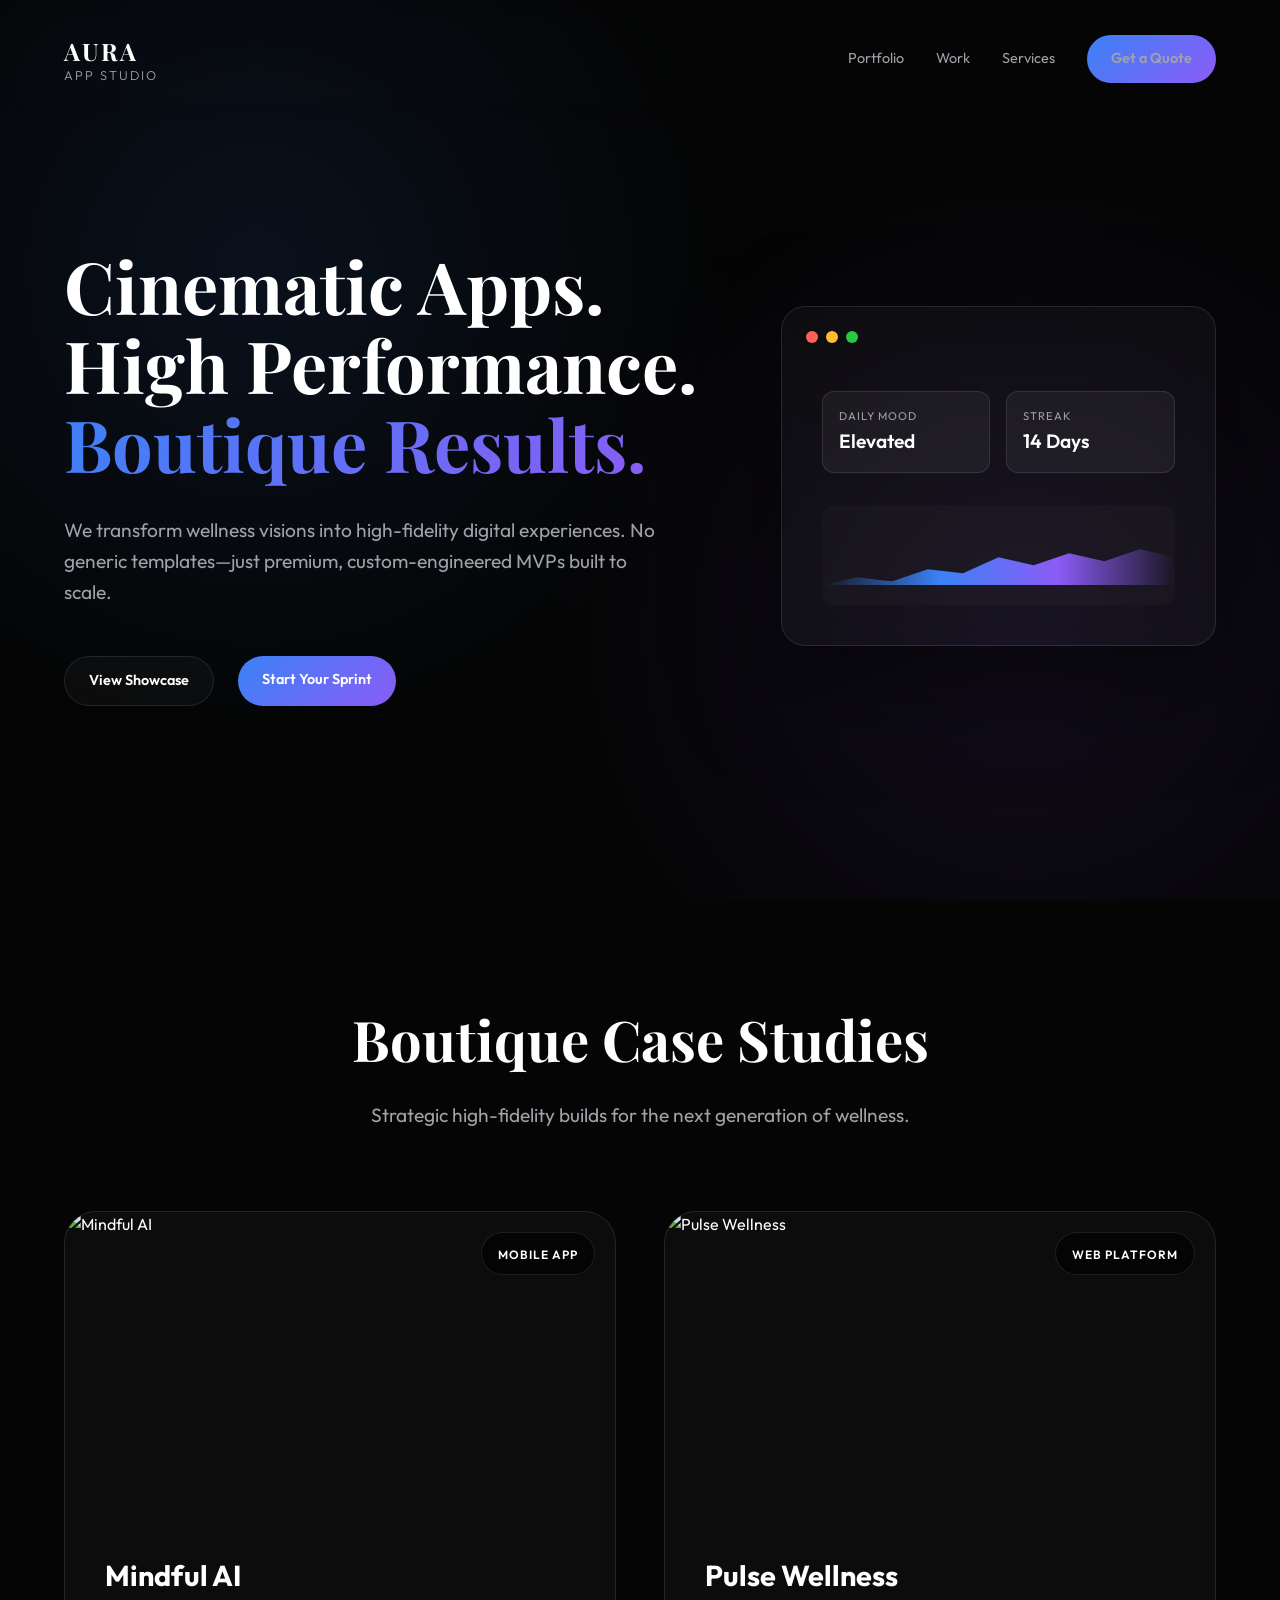
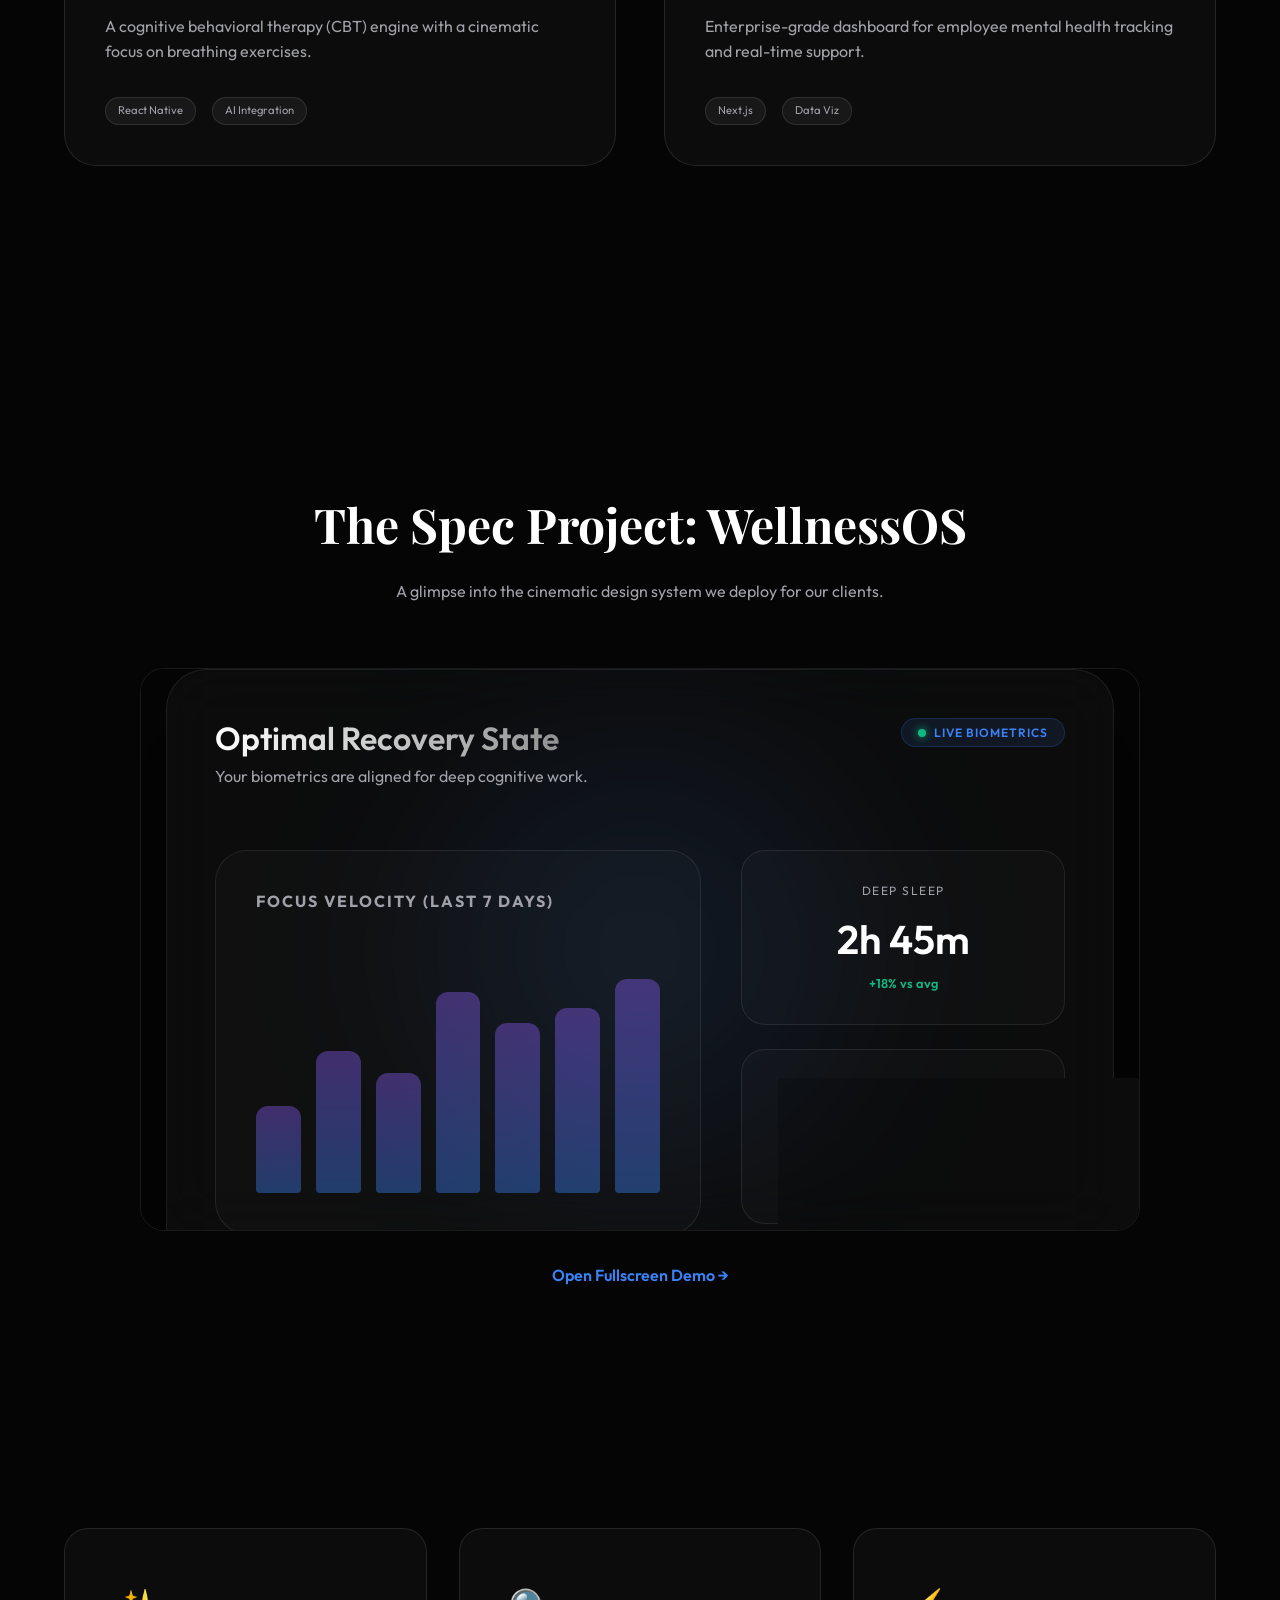
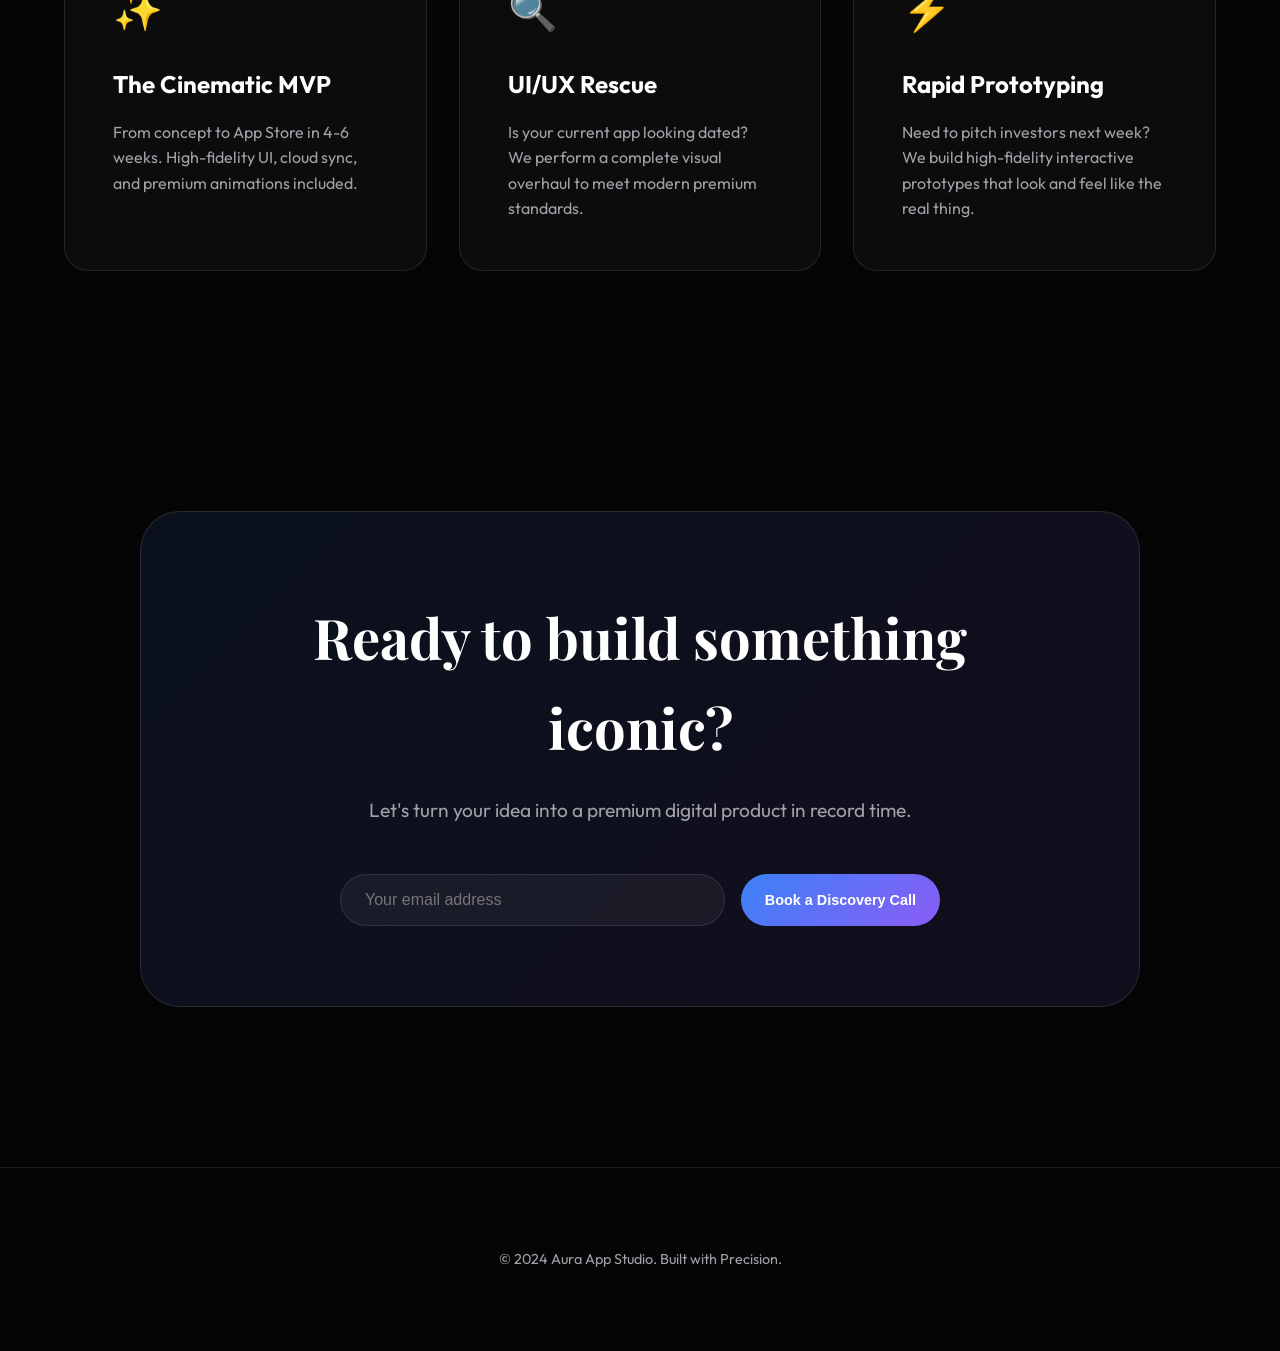
==== index.html @ ec5845dc "Initial commit: Aura App Studio landing page and outreach assets" ====
<!DOCTYPE html>
<html lang="en">
<head>
    <meta charset="UTF-8">
    <meta name="viewport" content="width=device-width, initial-scale=1.0">
    <title>Aura App Studio | Premium Cinematic MVPs</title>
    <meta name="description" content="Boutique development for high-fidelity health and wellness apps. We build cinematic MVPs that wow investors and users.">
    <link rel="preconnect" href="https://fonts.googleapis.com">
    <link rel="preconnect" href="https://fonts.gstatic.com" crossorigin>
    <link href="https://fonts.googleapis.com/css2?family=Outfit:wght@300;400;600&family=Playfair+Display:ital,wght@0,700;1,700&display=swap" rel="stylesheet">
    <link rel="stylesheet" href="style.css">
</head>
<body>
    <div class="glow-overlay"></div>
    
    <nav>
        <div class="logo">AURA <span>APP STUDIO</span></div>
        <div class="nav-links">
            <a href="#portfolio">Portfolio</a>
            <a href="#work">Work</a>
            <a href="#services">Services</a>
            <a href="#contact" class="btn-primary">Get a Quote</a>
        </div>
    </nav>

    <main>
        <section class="hero">
            <div class="hero-content">
                <h1>Cinematic Apps.<br>High Performance.<br><span>Boutique Results.</span></h1>
                <p>We transform wellness visions into high-fidelity digital experiences. No generic templates—just premium, custom-engineered MVPs built to scale.</p>
                <div class="hero-btns">
                    <a href="#work" class="btn-secondary">View Showcase</a>
                    <a href="#contact" class="btn-primary">Start Your Sprint</a>
                </div>
            </div>
            
            <div class="hero-visual">
                <div class="glass-card">
                    <div class="card-header">
                        <div class="dot red"></div>
                        <div class="dot yellow"></div>
                        <div class="dot green"></div>
                    </div>
                    <div class="card-body">
                        <div class="demo-ui">
                            <div class="stat-row">
                                <div class="stat-box">
                                    <span class="label">Daily Mood</span>
                                    <span class="value">Elevated</span>
                                </div>
                                <div class="stat-box">
                                    <span class="label">Streak</span>
                                    <span class="value">14 Days</span>
                                </div>
                            </div>
                            <div class="chart-box">
                                <div class="chart-line"></div>
                            </div>
                        </div>
                    </div>
                </div>
            </div>
        </section>

        <section id="portfolio" class="portfolio">
            <div class="section-header">
                <h2>Boutique Case Studies</h2>
                <p>Strategic high-fidelity builds for the next generation of wellness.</p>
            </div>
            
            <div class="portfolio-grid">
                <div class="portfolio-card">
                    <div class="portfolio-img">
                        <img src="https://images.unsplash.com/photo-1576091160550-2173dad99901?auto=format&fit=crop&q=80&w=800" alt="Mindful AI">
                        <div class="portfolio-overlay">
                            <span>Mobile App</span>
                        </div>
                    </div>
                    <div class="portfolio-info">
                        <h3>Mindful AI</h3>
                        <p>A cognitive behavioral therapy (CBT) engine with a cinematic focus on breathing exercises.</p>
                        <div class="tags">
                            <span>React Native</span>
                            <span>AI Integration</span>
                        </div>
                    </div>
                </div>

                <div class="portfolio-card">
                    <div class="portfolio-img">
                        <img src="https://images.unsplash.com/photo-1544367567-0f2fcb009e0b?auto=format&fit=crop&q=80&w=800" alt="Pulse Wellness">
                        <div class="portfolio-overlay">
                            <span>Web Platform</span>
                        </div>
                    </div>
                    <div class="portfolio-info">
                        <h3>Pulse Wellness</h3>
                        <p>Enterprise-grade dashboard for employee mental health tracking and real-time support.</p>
                        <div class="tags">
                            <span>Next.js</span>
                            <span>Data Viz</span>
                        </div>
                    </div>
                </div>
            </div>
        </section>

        <section id="work" class="showcase">
            <h2>The Spec Project: WellnessOS</h2>
            <p>A glimpse into the cinematic design system we deploy for our clients.</p>
            <div class="demo-container">
                <iframe src="demo/wellness_dashboard.html" frameborder="0" id="demo-iframe"></iframe>
            </div>
            <a href="demo/wellness_dashboard.html" target="_blank" class="btn-text">Open Fullscreen Demo &rarr;</a>
        </section>

        <section id="services" class="services">
            <div class="service-card">
                <div class="icon">✨</div>
                <h3>The Cinematic MVP</h3>
                <p>From concept to App Store in 4-6 weeks. High-fidelity UI, cloud sync, and premium animations included.</p>
            </div>
            <div class="service-card">
                <div class="icon">🔍</div>
                <h3>UI/UX Rescue</h3>
                <p>Is your current app looking dated? We perform a complete visual overhaul to meet modern premium standards.</p>
            </div>
            <div class="service-card">
                <div class="icon">⚡</div>
                <h3>Rapid Prototyping</h3>
                <p>Need to pitch investors next week? We build high-fidelity interactive prototypes that look and feel like the real thing.</p>
            </div>
        </section>

        <section id="contact" class="cta">
            <div class="cta-box">
                <h2>Ready to build something iconic?</h2>
                <p>Let's turn your idea into a premium digital product in record time.</p>
                <form id="contact-form">
                    <input type="email" placeholder="Your email address" required>
                    <button type="submit" class="btn-primary">Book a Discovery Call</button>
                </form>
            </div>
        </section>
    </main>

    <footer>
        <p>&copy; 2024 Aura App Studio. Built with Precision.</p>
    </footer>

    <script src="main.js"></script>
</body>
</html>
---- style.css ----
:root {
    --bg: #050505;
    --card-bg: rgba(255, 255, 255, 0.03);
    --border: rgba(255, 255, 255, 0.1);
    --accent-blue: #3b82f6;
    --accent-purple: #8b5cf6;
    --text-main: #ffffff;
    --text-dim: #a1a1aa;
    --font-heading: 'Playfair Display', serif;
    --font-body: 'Outfit', sans-serif;
}

* {
    margin: 0;
    padding: 0;
    box-sizing: border-box;
}

body {
    background-color: var(--bg);
    color: var(--text-main);
    font-family: var(--font-body);
    line-height: 1.6;
    overflow-x: hidden;
}

/* Glow Background */
.glow-overlay {
    position: fixed;
    top: 0;
    left: 0;
    width: 100%;
    height: 100%;
    background: 
        radial-gradient(circle at 20% 30%, rgba(59, 130, 246, 0.1) 0%, transparent 40%),
        radial-gradient(circle at 80% 70%, rgba(139, 92, 246, 0.1) 0%, transparent 40%);
    pointer-events: none;
    z-index: -1;
}

nav {
    display: flex;
    justify-content: space-between;
    align-items: center;
    padding: 2rem 5%;
    position: sticky;
    top: 0;
    z-index: 100;
    backdrop-filter: blur(10px);
}

.logo {
    font-family: var(--font-heading);
    font-size: 1.5rem;
    font-weight: 700;
    letter-spacing: 2px;
}

.logo span {
    font-family: var(--font-body);
    font-weight: 300;
    font-size: 0.8rem;
    color: var(--text-dim);
    display: block;
    margin-top: -5px;
}

.nav-links {
    display: flex;
    gap: 2rem;
    align-items: center;
}

.nav-links a {
    text-decoration: none;
    color: var(--text-dim);
    font-size: 0.9rem;
    transition: color 0.3s;
}

.nav-links a:hover {
    color: var(--text-main);
}

/* Buttons */
.btn-primary {
    background: linear-gradient(135deg, var(--accent-blue), var(--accent-purple));
    color: white;
    padding: 0.8rem 1.5rem;
    border-radius: 50px;
    text-decoration: none;
    font-weight: 600;
    font-size: 0.9rem;
    transition: transform 0.3s, box-shadow 0.3s;
    border: none;
    cursor: pointer;
}

.btn-primary:hover {
    transform: translateY(-2px);
    box-shadow: 0 10px 20px rgba(59, 130, 246, 0.3);
}

.btn-secondary {
    background: var(--card-bg);
    border: 1px solid var(--border);
    color: white;
    padding: 0.8rem 1.5rem;
    border-radius: 50px;
    text-decoration: none;
    font-weight: 600;
    font-size: 0.9rem;
    transition: background 0.3s;
}

.btn-secondary:hover {
    background: rgba(255, 255, 255, 0.08);
}

/* Hero Section */
.hero {
    display: grid;
    grid-template-columns: 1.2fr 0.8fr;
    gap: 4rem;
    padding: 8rem 5%;
    align-items: center;
    max-width: 1400px;
    margin: 0 auto;
}

.hero h1 {
    font-family: var(--font-heading);
    font-size: 4.5rem;
    line-height: 1.1;
    margin-bottom: 2rem;
}

.hero h1 span {
    background: linear-gradient(135deg, var(--accent-blue), var(--accent-purple));
    -webkit-background-clip: text;
    -webkit-text-fill-color: transparent;
}

.hero p {
    font-size: 1.2rem;
    color: var(--text-dim);
    max-width: 600px;
    margin-bottom: 3rem;
}

.hero-btns {
    display: flex;
    gap: 1.5rem;
}

/* Glass Card Animation */
.hero-visual {
    position: relative;
}

.glass-card {
    background: var(--card-bg);
    backdrop-filter: blur(20px);
    border: 1px solid var(--border);
    border-radius: 24px;
    padding: 1.5rem;
    box-shadow: 0 40px 100px rgba(0, 0, 0, 0.5);
    animation: float 6s ease-in-out infinite;
}

@keyframes float {
    0%, 100% { transform: translateY(0); }
    50% { transform: translateY(-20px); }
}

.card-header {
    display: flex;
    gap: 8px;
    margin-bottom: 2rem;
}

.dot {
    width: 12px;
    height: 12px;
    border-radius: 50%;
}

.dot.red { background: #ff5f56; }
.dot.yellow { background: #ffbd2e; }
.dot.green { background: #27c93f; }

.demo-ui {
    padding: 1rem;
}

.stat-row {
    display: grid;
    grid-template-columns: 1fr 1fr;
    gap: 1rem;
    margin-bottom: 2rem;
}

.stat-box {
    background: rgba(255, 255, 255, 0.05);
    padding: 1rem;
    border-radius: 12px;
    border: 1px solid var(--border);
}

.stat-box .label {
    display: block;
    font-size: 0.7rem;
    color: var(--text-dim);
    text-transform: uppercase;
    letter-spacing: 1px;
}

.stat-box .value {
    font-size: 1.2rem;
    font-weight: 600;
}

.chart-box {
    height: 100px;
    background: rgba(255, 255, 255, 0.02);
    border-radius: 12px;
    position: relative;
    overflow: hidden;
}

.chart-line {
    position: absolute;
    bottom: 20%;
    left: 0;
    width: 100%;
    height: 40px;
    background: linear-gradient(90deg, transparent, var(--accent-blue), var(--accent-purple), transparent);
    clip-path: polygon(0% 100%, 10% 80%, 20% 90%, 30% 60%, 40% 70%, 50% 30%, 60% 50%, 70% 20%, 80% 40%, 90% 10%, 100% 30%, 100% 100%);
}

/* Showcase Section */
.showcase {
    padding: 10rem 5%;
    text-align: center;
}

.showcase h2 {
    font-family: var(--font-heading);
    font-size: 3rem;
    margin-bottom: 1rem;
}

.showcase p {
    color: var(--text-dim);
    margin-bottom: 4rem;
}

.demo-container {
    width: 100%;
    max-width: 1000px;
    margin: 0 auto 2rem;
    aspect-ratio: 16/9;
    border-radius: 24px;
    overflow: hidden;
    border: 1px solid var(--border);
    background: #000;
}

#demo-iframe {
    width: 100%;
    height: 100%;
}

.btn-text {
    color: var(--accent-blue);
    text-decoration: none;
    font-weight: 600;
    transition: gap 0.3s;
}

.btn-text:hover {
    text-decoration: underline;
}

/* Portfolio Section */
.portfolio {
    padding: 10rem 5%;
    max-width: 1400px;
    margin: 0 auto;
}

.section-header {
    text-align: center;
    margin-bottom: 5rem;
}

.section-header h2 {
    font-family: var(--font-heading);
    font-size: 3.5rem;
    margin-bottom: 1rem;
}

.section-header p {
    color: var(--text-dim);
    font-size: 1.2rem;
}

.portfolio-grid {
    display: grid;
    grid-template-columns: repeat(2, 1fr);
    gap: 3rem;
}

.portfolio-card {
    background: var(--card-bg);
    border: 1px solid var(--border);
    border-radius: 32px;
    overflow: hidden;
    transition: transform 0.4s ease, border-color 0.4s ease;
}

.portfolio-card:hover {
    transform: translateY(-10px);
    border-color: var(--accent-blue);
}

.portfolio-img {
    position: relative;
    height: 300px;
    overflow: hidden;
}

.portfolio-img img {
    width: 100%;
    height: 100%;
    object-fit: cover;
    transition: transform 0.6s ease;
}

.portfolio-card:hover .portfolio-img img {
    transform: scale(1.05);
}

.portfolio-overlay {
    position: absolute;
    top: 20px;
    right: 20px;
    background: rgba(0, 0, 0, 0.6);
    backdrop-filter: blur(10px);
    padding: 8px 16px;
    border-radius: 100px;
    border: 1px solid var(--border);
}

.portfolio-overlay span {
    font-size: 0.75rem;
    font-weight: 600;
    text-transform: uppercase;
    letter-spacing: 1px;
}

.portfolio-info {
    padding: 2.5rem;
}

.portfolio-info h3 {
    font-size: 1.8rem;
    margin-bottom: 1rem;
}

.portfolio-info p {
    color: var(--text-dim);
    margin-bottom: 2rem;
    font-size: 1rem;
}

.tags {
    display: flex;
    gap: 1rem;
}

.tags span {
    background: rgba(255, 255, 255, 0.05);
    border: 1px solid var(--border);
    padding: 4px 12px;
    border-radius: 100px;
    font-size: 0.7rem;
    color: var(--text-dim);
}

@media (max-width: 768px) {
    .portfolio-grid {
        grid-template-columns: 1fr;
    }
}

/* Services */
.services {
    display: grid;
    grid-template-columns: repeat(auto-fit, minmax(300px, 1fr));
    gap: 2rem;
    padding: 5rem 5%;
    max-width: 1400px;
    margin: 0 auto;
}

.service-card {
    background: var(--card-bg);
    border: 1px solid var(--border);
    padding: 3rem;
    border-radius: 24px;
    transition: transform 0.3s, border-color 0.3s;
}

.service-card:hover {
    transform: translateY(-10px);
    border-color: var(--accent-blue);
}

.service-card .icon {
    font-size: 2.5rem;
    margin-bottom: 1.5rem;
}

.service-card h3 {
    font-size: 1.5rem;
    margin-bottom: 1rem;
}

.service-card p {
    color: var(--text-dim);
}

/* CTA Section */
.cta {
    padding: 10rem 5%;
    display: flex;
    justify-content: center;
}

.cta-box {
    background: linear-gradient(135deg, rgba(59, 130, 246, 0.1), rgba(139, 92, 246, 0.1));
    border: 1px solid var(--border);
    padding: 5rem;
    border-radius: 40px;
    text-align: center;
    width: 100%;
    max-width: 1000px;
}

.cta-box h2 {
    font-family: var(--font-heading);
    font-size: 3.5rem;
    margin-bottom: 1.5rem;
}

.cta-box p {
    font-size: 1.2rem;
    color: var(--text-dim);
    margin-bottom: 3rem;
}

#contact-form {
    display: flex;
    gap: 1rem;
    justify-content: center;
    max-width: 600px;
    margin: 0 auto;
}

#contact-form input {
    background: rgba(255, 255, 255, 0.05);
    border: 1px solid var(--border);
    padding: 1rem 1.5rem;
    border-radius: 50px;
    color: white;
    flex: 1;
    font-size: 1rem;
}

footer {
    padding: 5rem 5%;
    text-align: center;
    border-top: 1px solid var(--border);
    color: var(--text-dim);
    font-size: 0.9rem;
}

/* Responsive */
@media (max-width: 1024px) {
    .hero {
        grid-template-columns: 1fr;
        text-align: center;
    }
    .hero h1 { font-size: 3.5rem; }
    .hero-btns { justify-content: center; }
    .hero-visual { display: none; }
    #contact-form { flex-direction: column; }
}
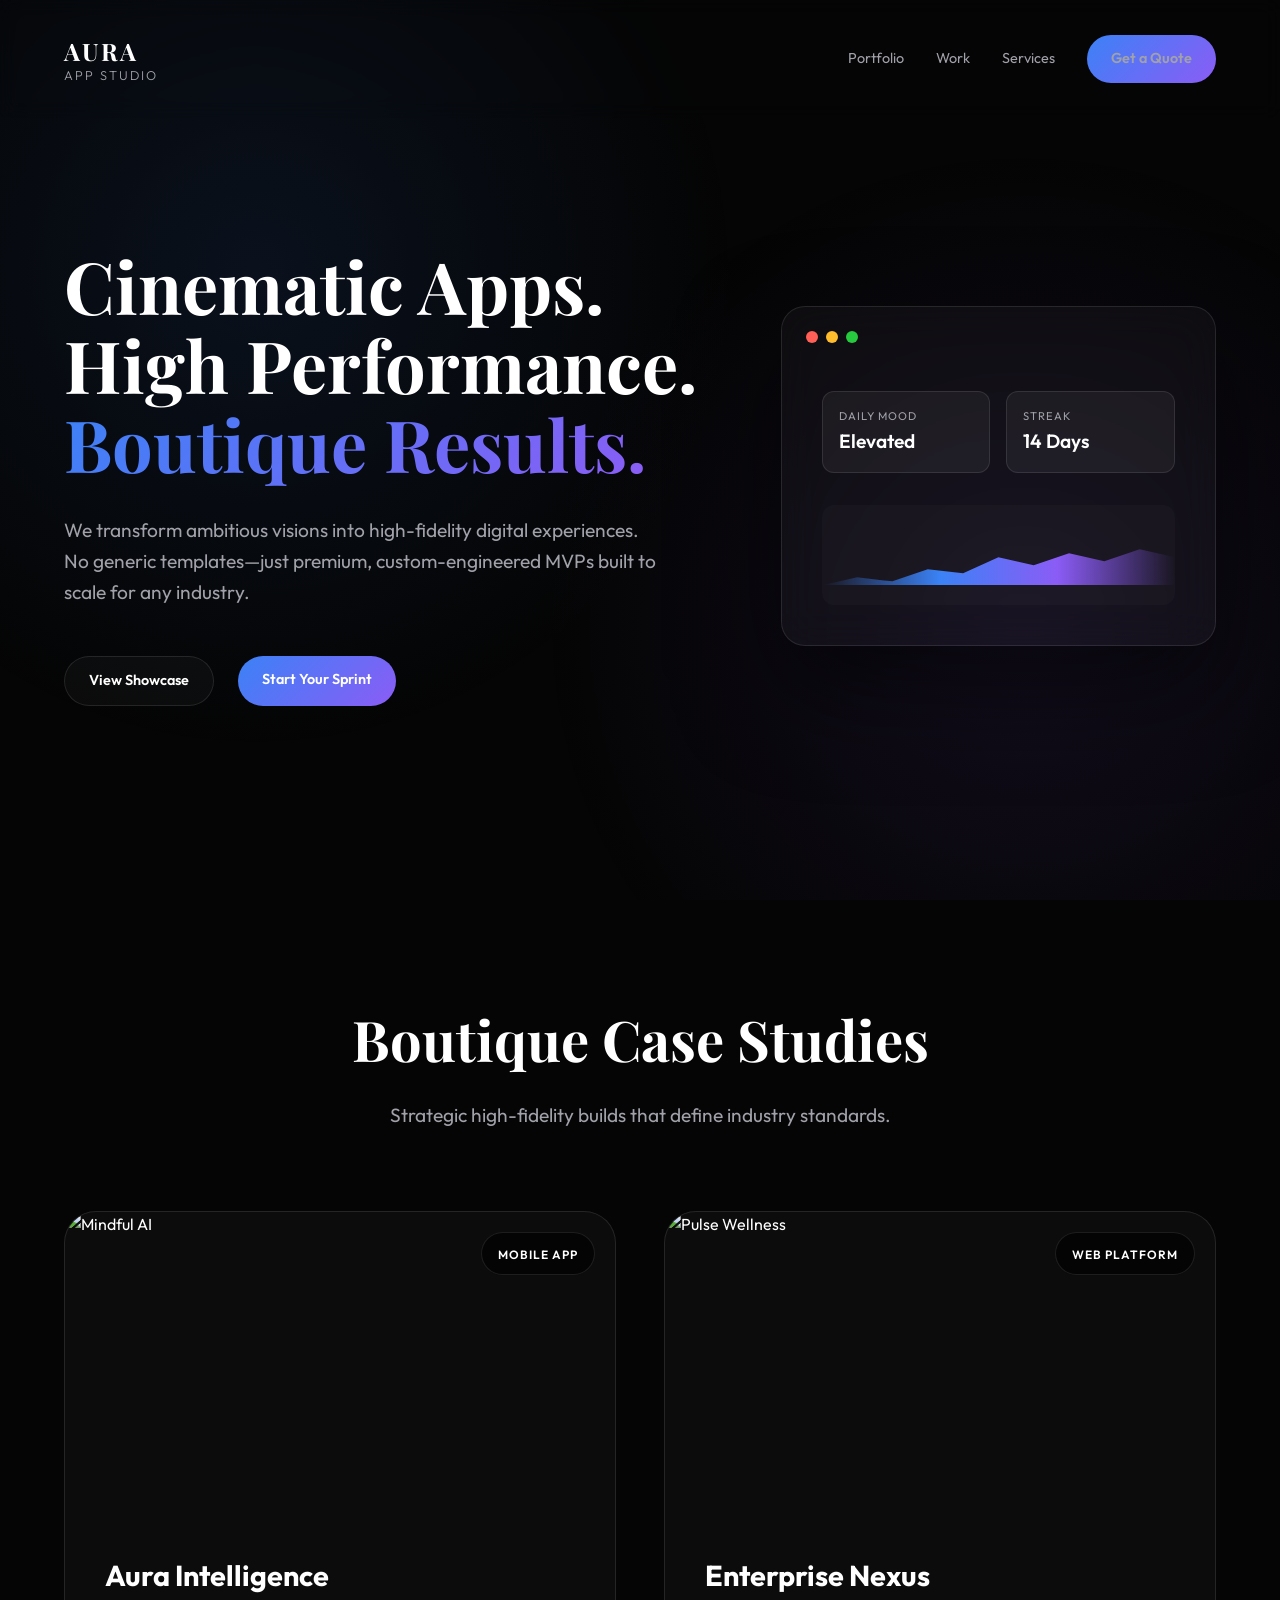
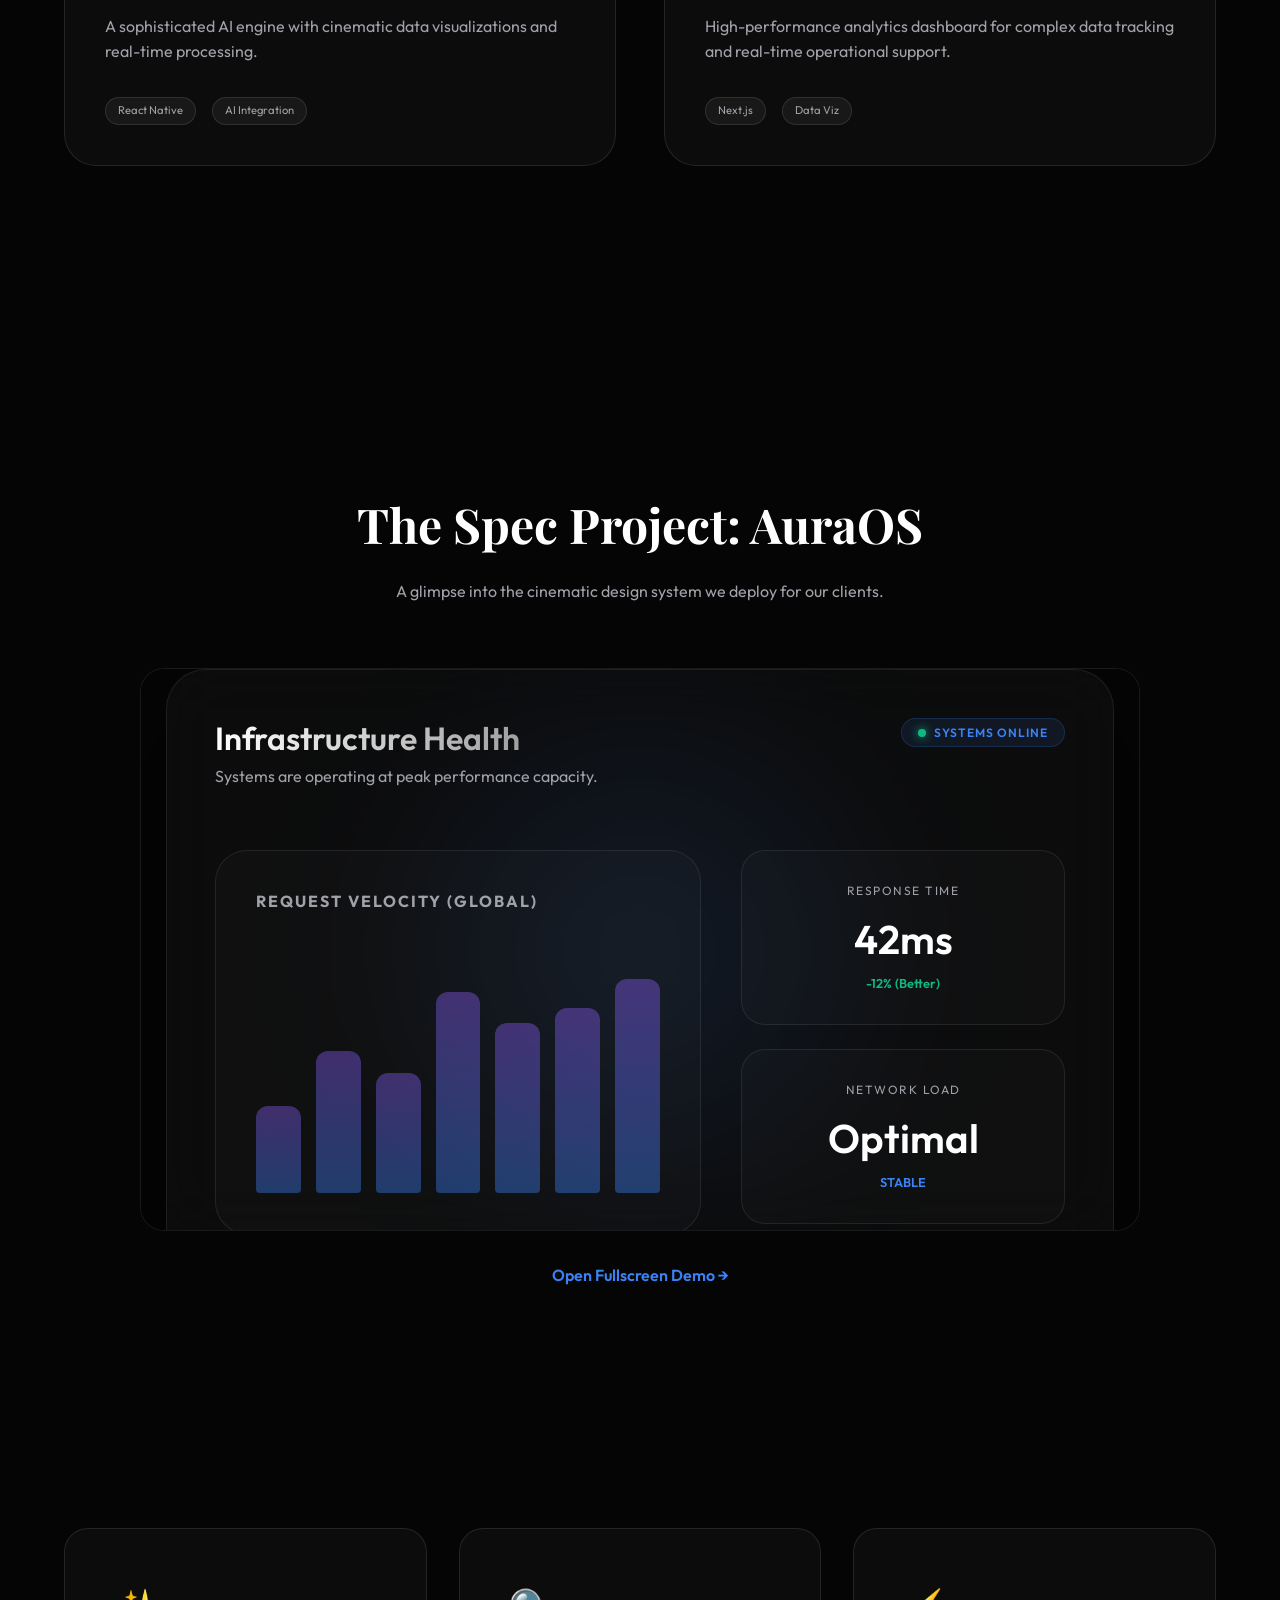
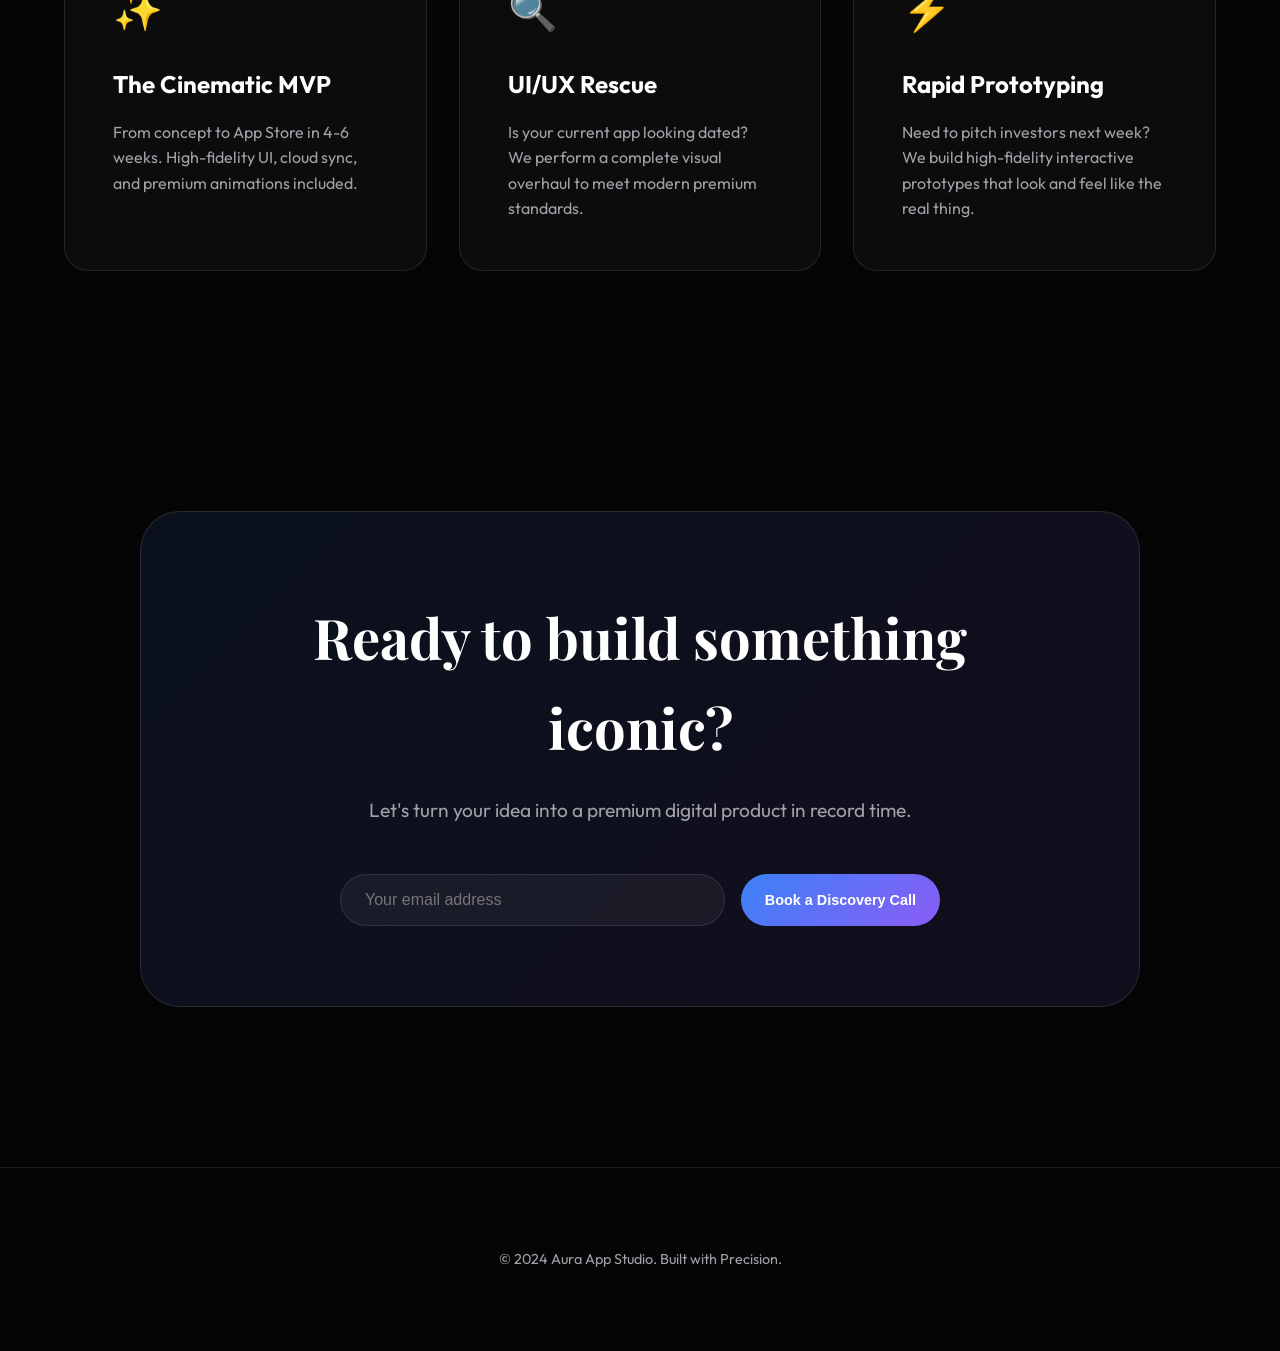
==== commit af537092: "Generalize Aura App Studio for all app development industries" ====
--- a/index.html
+++ b/index.html
@@ -4,7 +4,7 @@
     <meta charset="UTF-8">
     <meta name="viewport" content="width=device-width, initial-scale=1.0">
     <title>Aura App Studio | Premium Cinematic MVPs</title>
-    <meta name="description" content="Boutique development for high-fidelity health and wellness apps. We build cinematic MVPs that wow investors and users.">
+    <meta name="description" content="Boutique development for high-fidelity, high-performance applications. We build cinematic MVPs that wow investors and users across every industry.">
     <link rel="preconnect" href="https://fonts.googleapis.com">
     <link rel="preconnect" href="https://fonts.gstatic.com" crossorigin>
     <link href="https://fonts.googleapis.com/css2?family=Outfit:wght@300;400;600&family=Playfair+Display:ital,wght@0,700;1,700&display=swap" rel="stylesheet">
@@ -27,7 +27,7 @@
         <section class="hero">
             <div class="hero-content">
                 <h1>Cinematic Apps.<br>High Performance.<br><span>Boutique Results.</span></h1>
-                <p>We transform wellness visions into high-fidelity digital experiences. No generic templates—just premium, custom-engineered MVPs built to scale.</p>
+                <p>We transform ambitious visions into high-fidelity digital experiences. No generic templates—just premium, custom-engineered MVPs built to scale for any industry.</p>
                 <div class="hero-btns">
                     <a href="#work" class="btn-secondary">View Showcase</a>
                     <a href="#contact" class="btn-primary">Start Your Sprint</a>
@@ -65,7 +65,7 @@
         <section id="portfolio" class="portfolio">
             <div class="section-header">
                 <h2>Boutique Case Studies</h2>
-                <p>Strategic high-fidelity builds for the next generation of wellness.</p>
+                <p>Strategic high-fidelity builds that define industry standards.</p>
             </div>
             
             <div class="portfolio-grid">
@@ -77,8 +77,8 @@
                         </div>
                     </div>
                     <div class="portfolio-info">
-                        <h3>Mindful AI</h3>
-                        <p>A cognitive behavioral therapy (CBT) engine with a cinematic focus on breathing exercises.</p>
+                        <h3>Aura Intelligence</h3>
+                        <p>A sophisticated AI engine with cinematic data visualizations and real-time processing.</p>
                         <div class="tags">
                             <span>React Native</span>
                             <span>AI Integration</span>
@@ -94,8 +94,8 @@
                         </div>
                     </div>
                     <div class="portfolio-info">
-                        <h3>Pulse Wellness</h3>
-                        <p>Enterprise-grade dashboard for employee mental health tracking and real-time support.</p>
+                        <h3>Enterprise Nexus</h3>
+                        <p>High-performance analytics dashboard for complex data tracking and real-time operational support.</p>
                         <div class="tags">
                             <span>Next.js</span>
                             <span>Data Viz</span>
@@ -106,12 +106,12 @@
         </section>
 
         <section id="work" class="showcase">
-            <h2>The Spec Project: WellnessOS</h2>
+            <h2>The Spec Project: AuraOS</h2>
             <p>A glimpse into the cinematic design system we deploy for our clients.</p>
             <div class="demo-container">
-                <iframe src="demo/wellness_dashboard.html" frameborder="0" id="demo-iframe"></iframe>
+                <iframe src="demo/aura_dashboard.html" frameborder="0" id="demo-iframe"></iframe>
             </div>
-            <a href="demo/wellness_dashboard.html" target="_blank" class="btn-text">Open Fullscreen Demo &rarr;</a>
+            <a href="demo/aura_dashboard.html" target="_blank" class="btn-text">Open Fullscreen Demo &rarr;</a>
         </section>
 
         <section id="services" class="services">
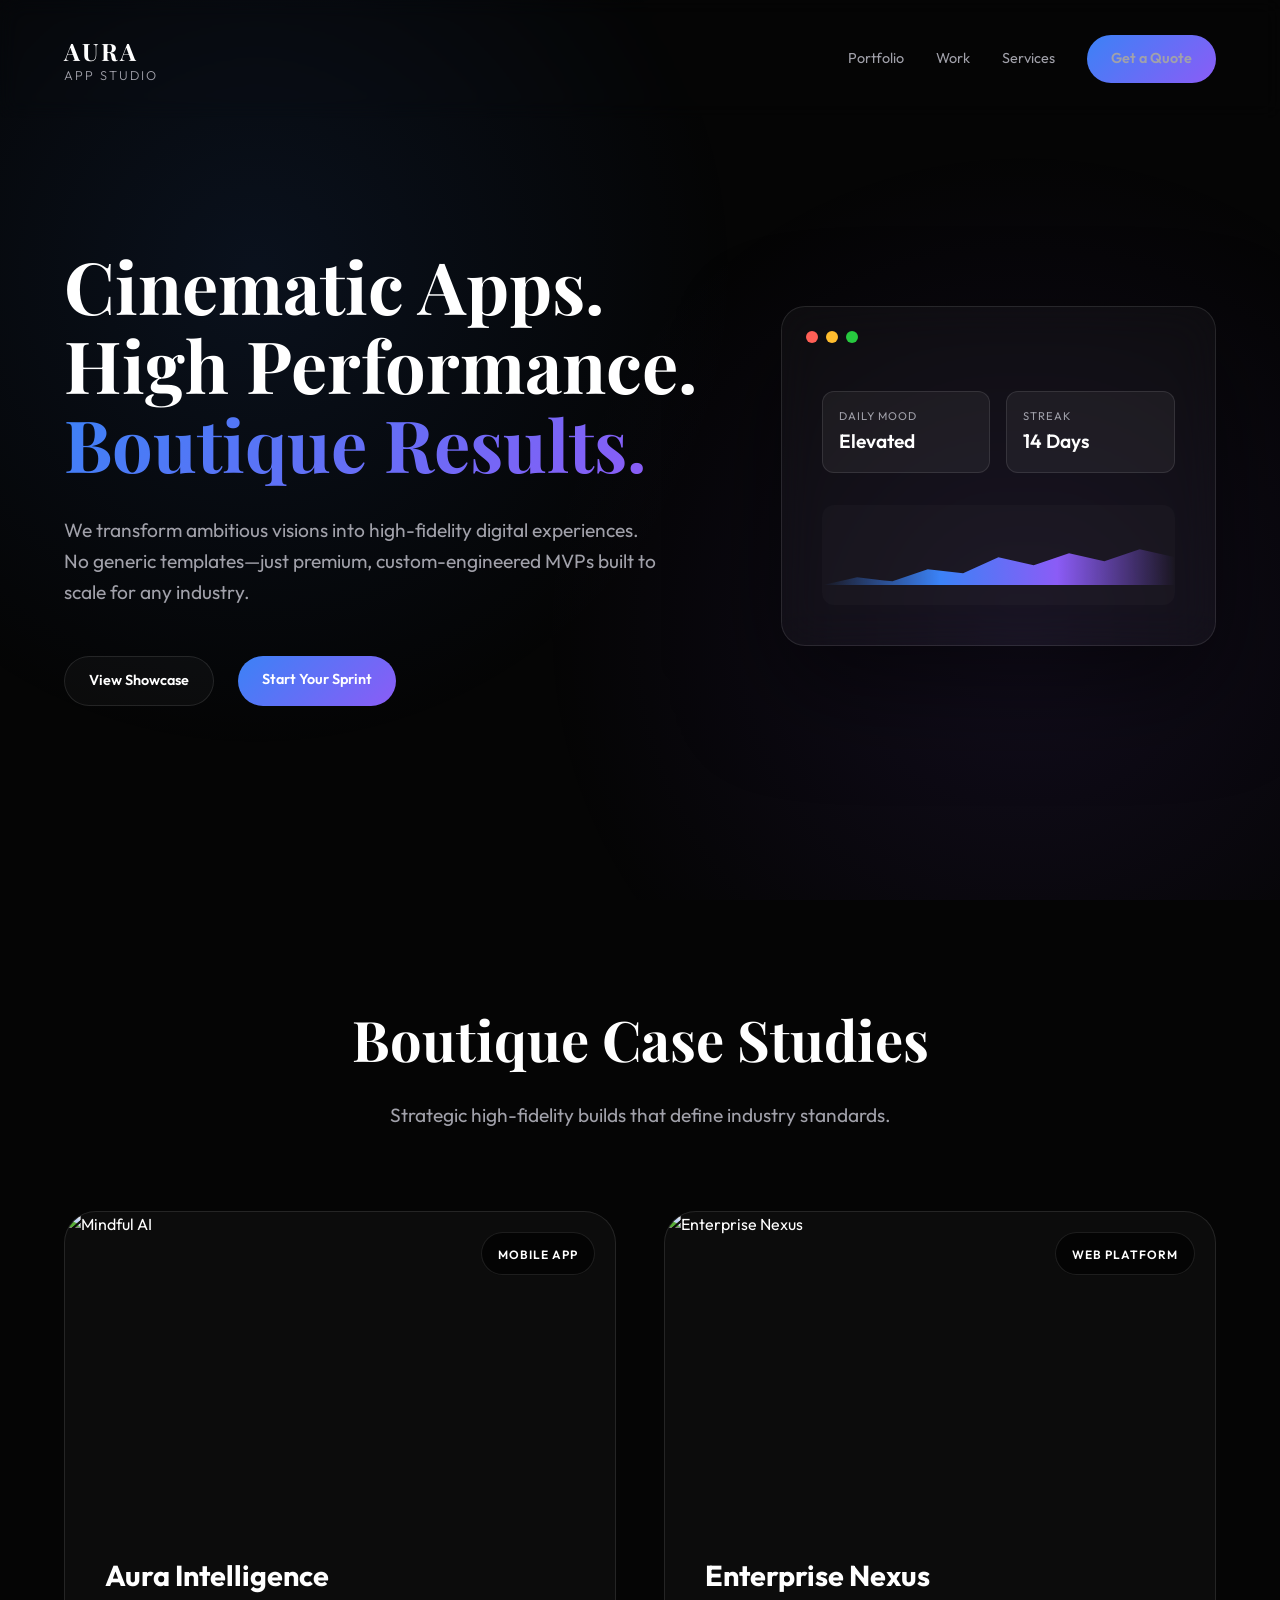
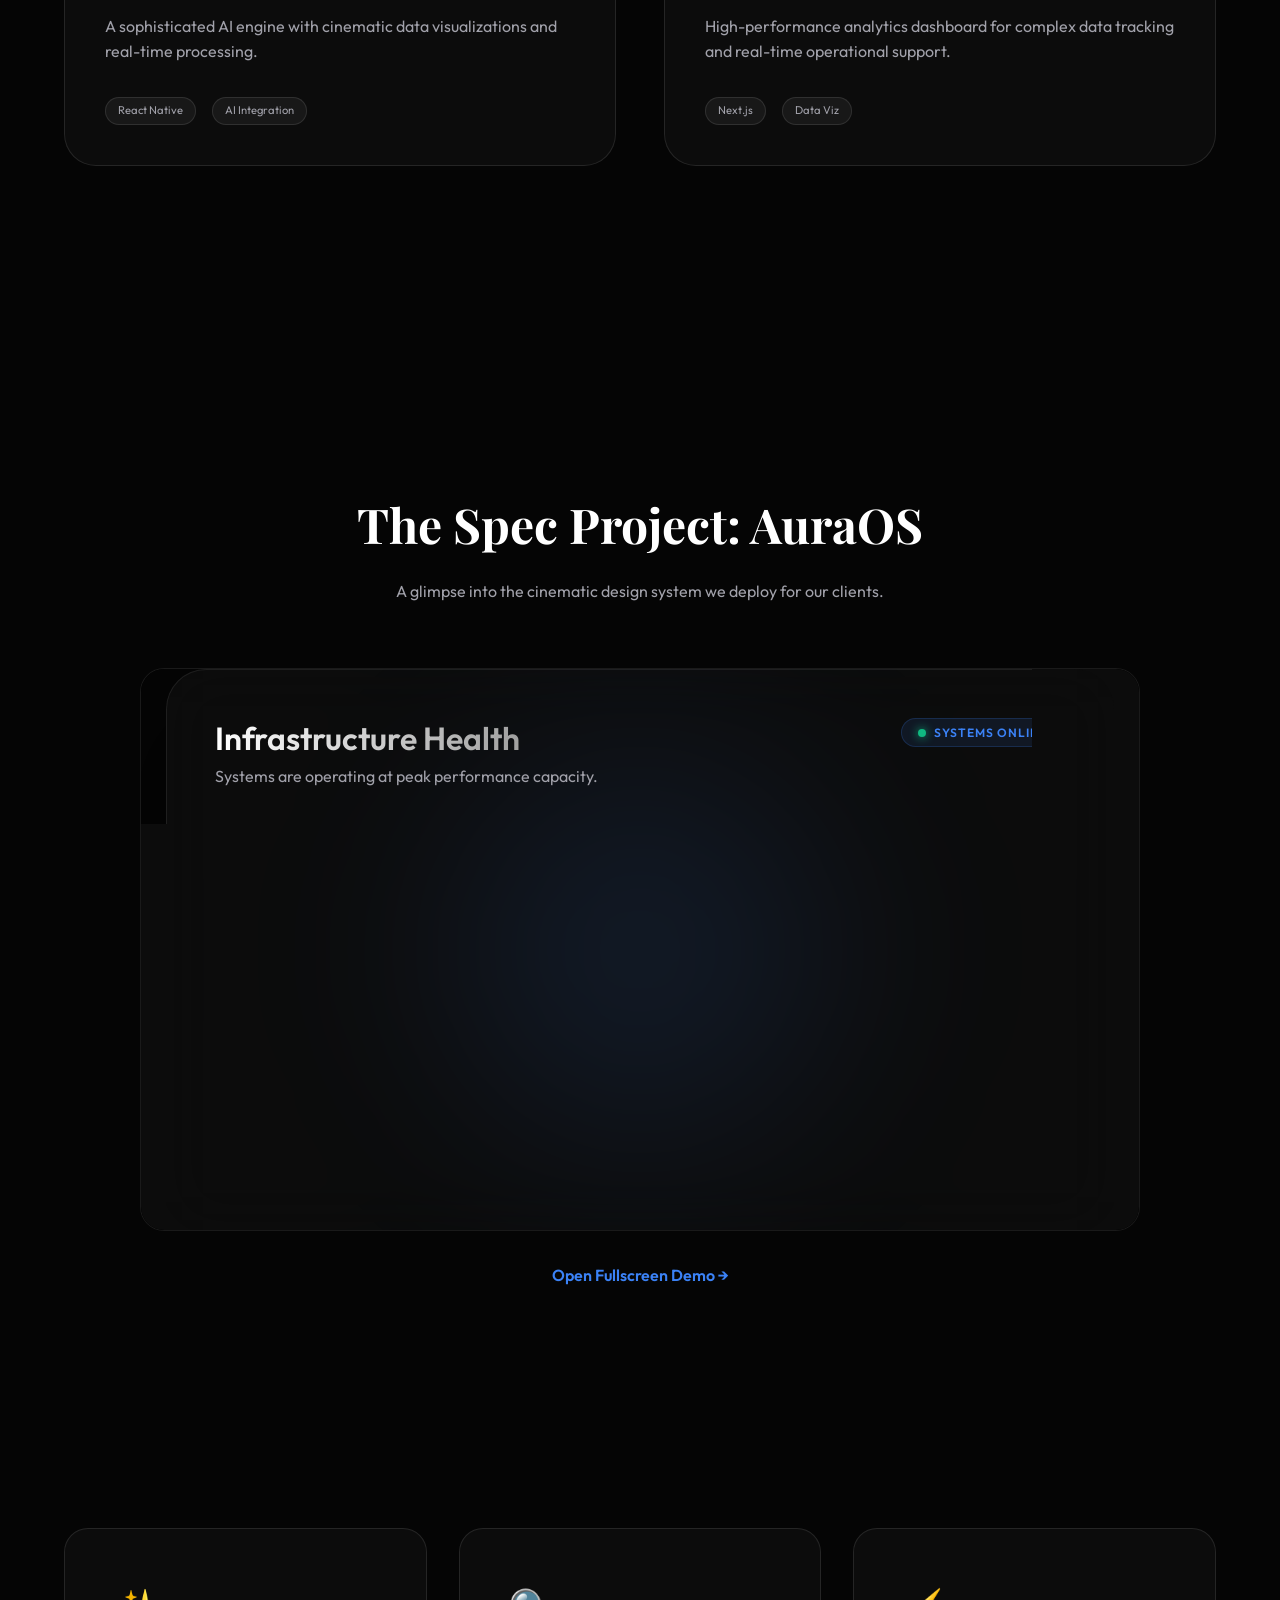
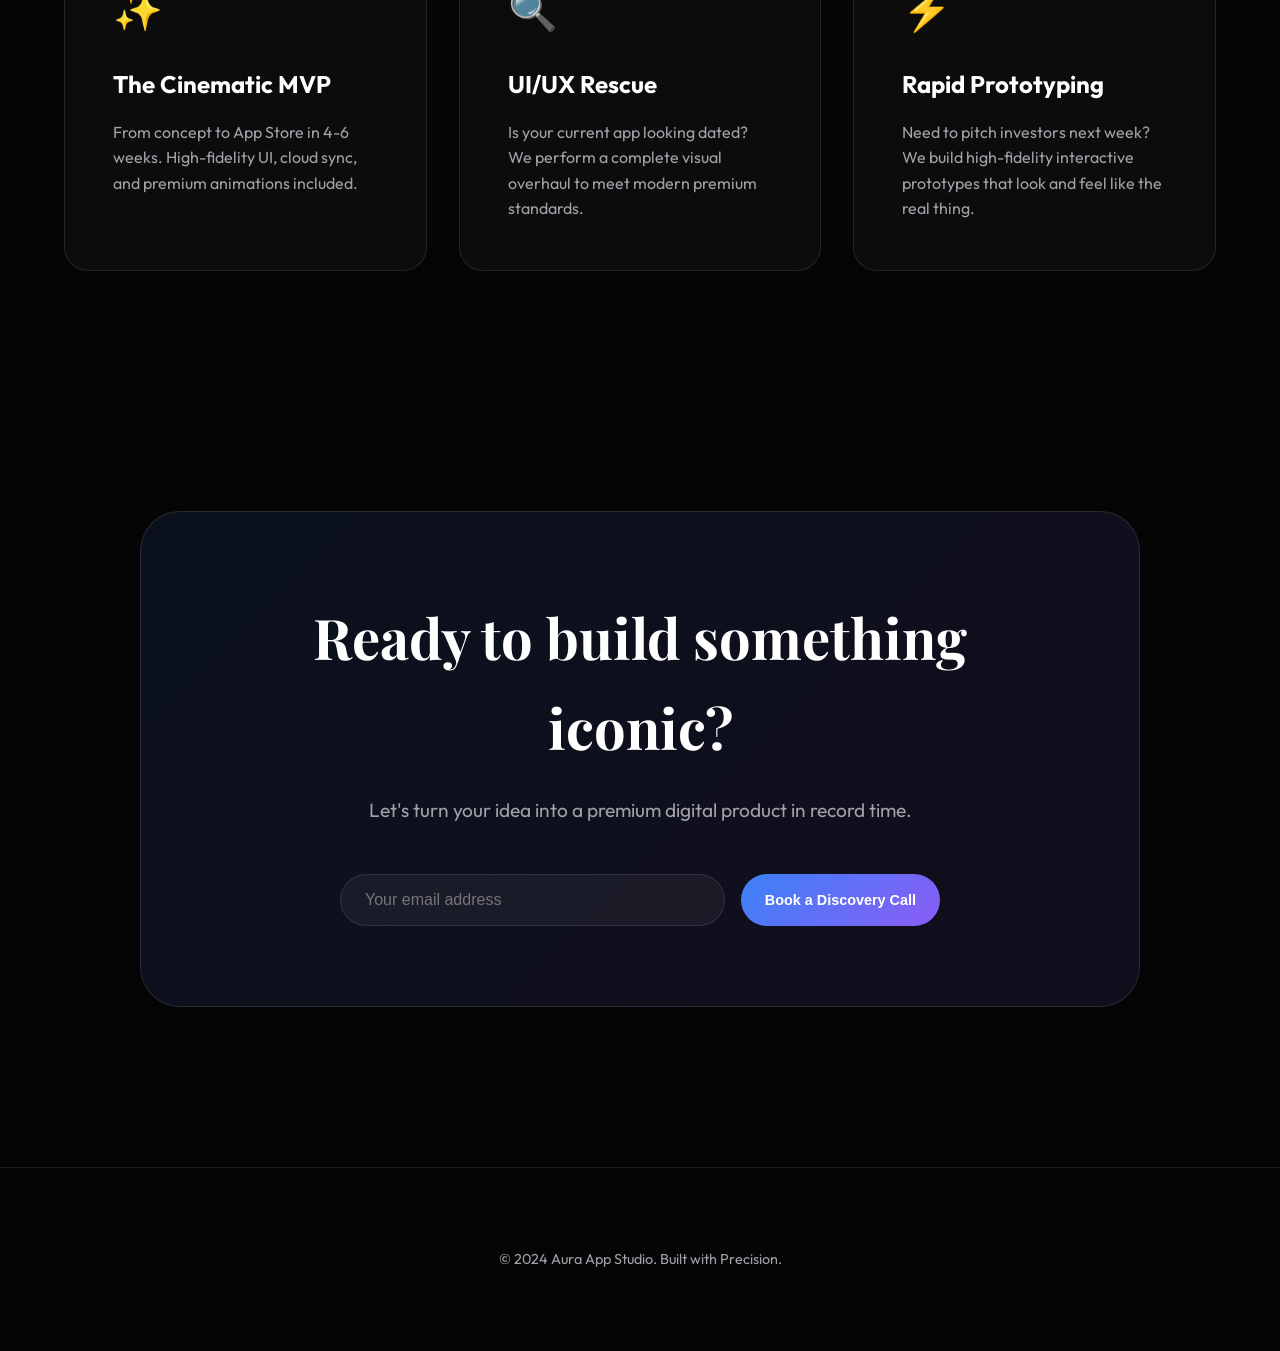
==== commit 5d0a0ce0: "Final cleanup of wellness-specific demo and mentions" ====
--- a/index.html
+++ b/index.html
@@ -88,7 +88,7 @@
 
                 <div class="portfolio-card">
                     <div class="portfolio-img">
-                        <img src="https://images.unsplash.com/photo-1544367567-0f2fcb009e0b?auto=format&fit=crop&q=80&w=800" alt="Pulse Wellness">
+                        <img src="https://images.unsplash.com/photo-1544367567-0f2fcb009e0b?auto=format&fit=crop&q=80&w=800" alt="Enterprise Nexus">
                         <div class="portfolio-overlay">
                             <span>Web Platform</span>
                         </div>
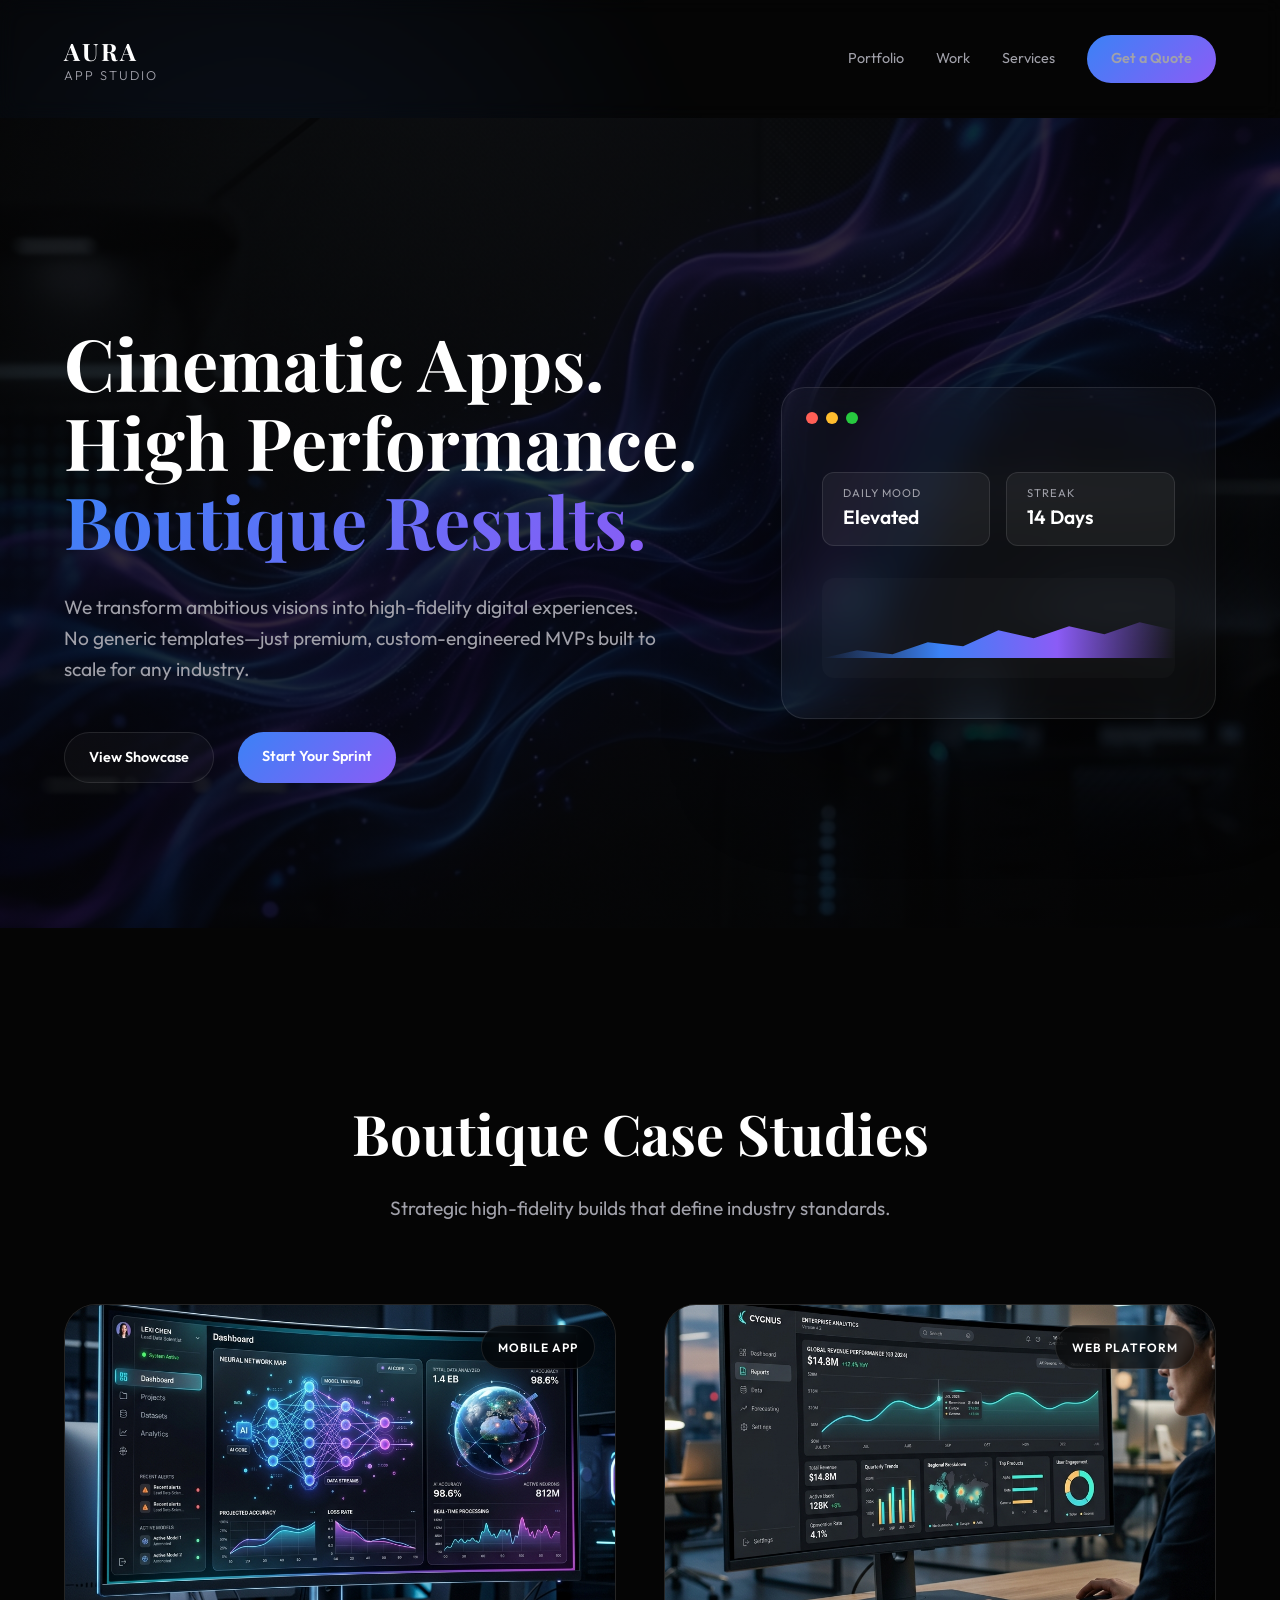
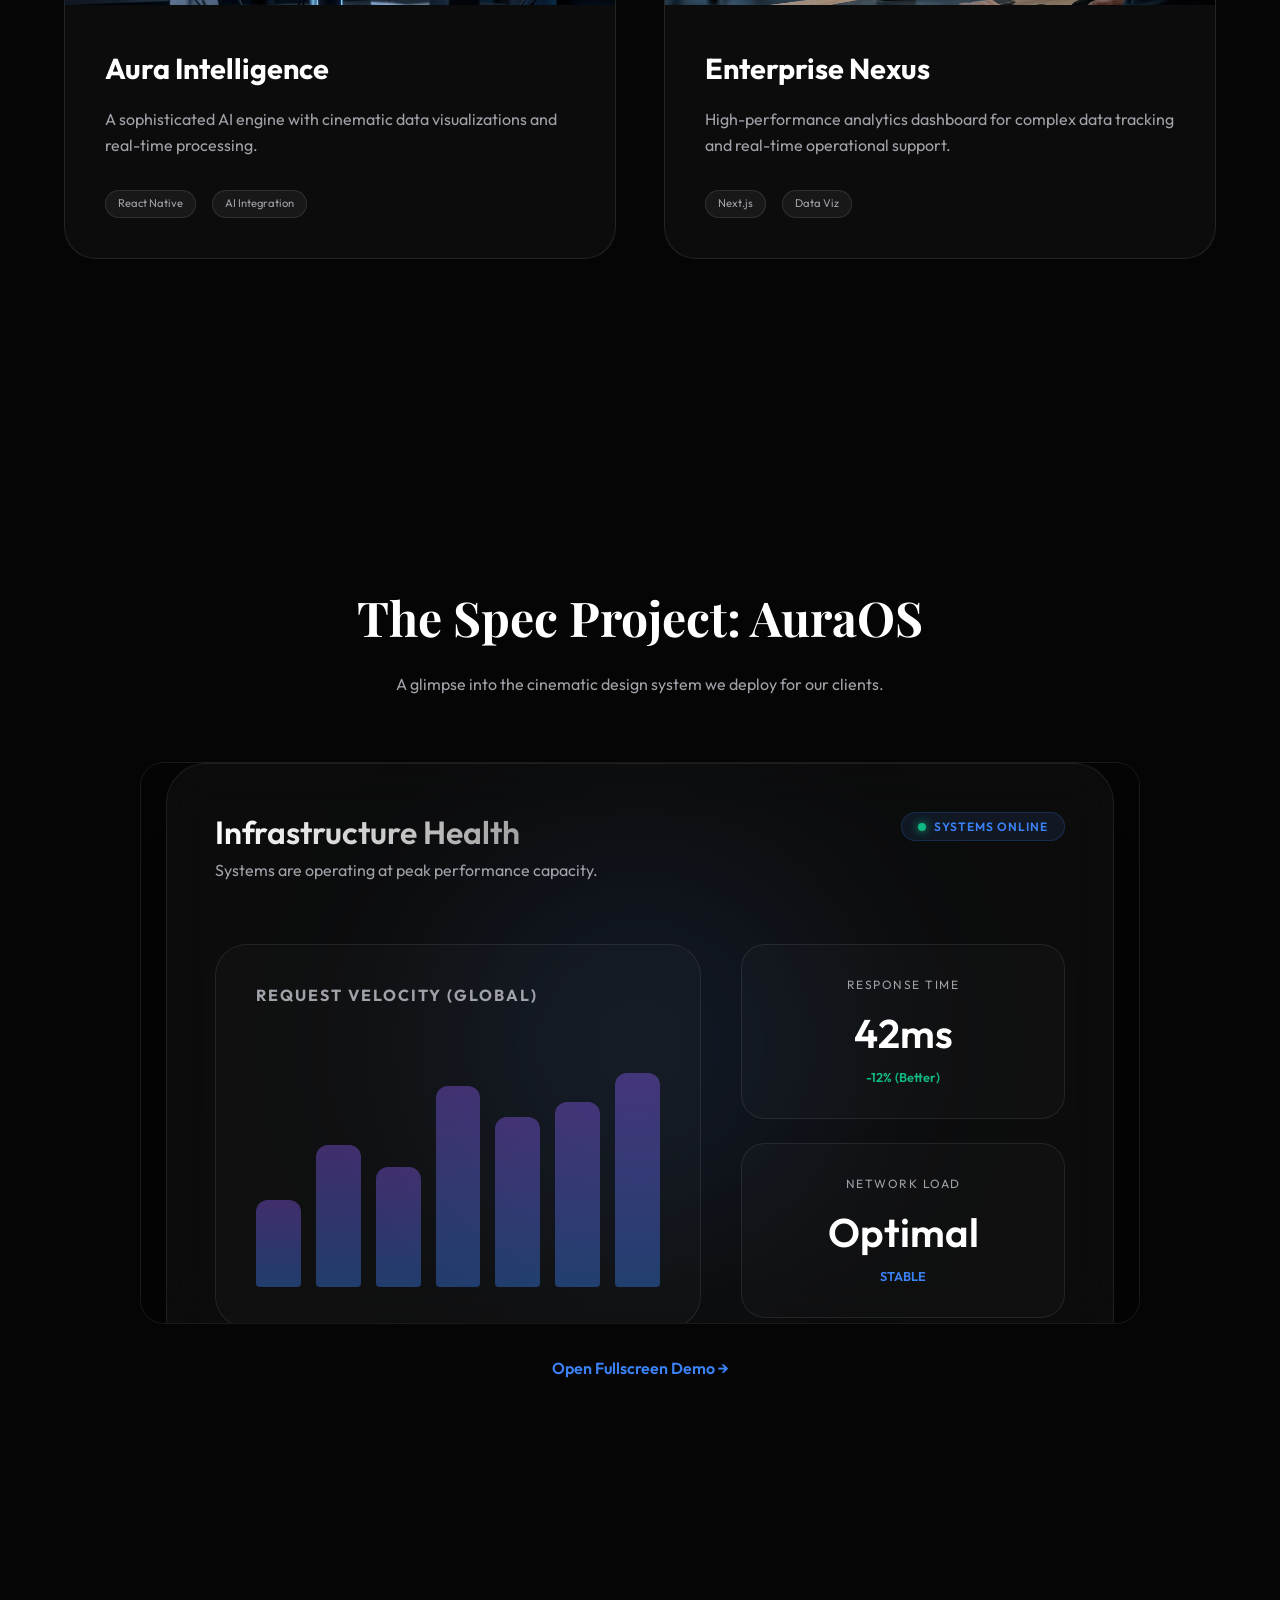
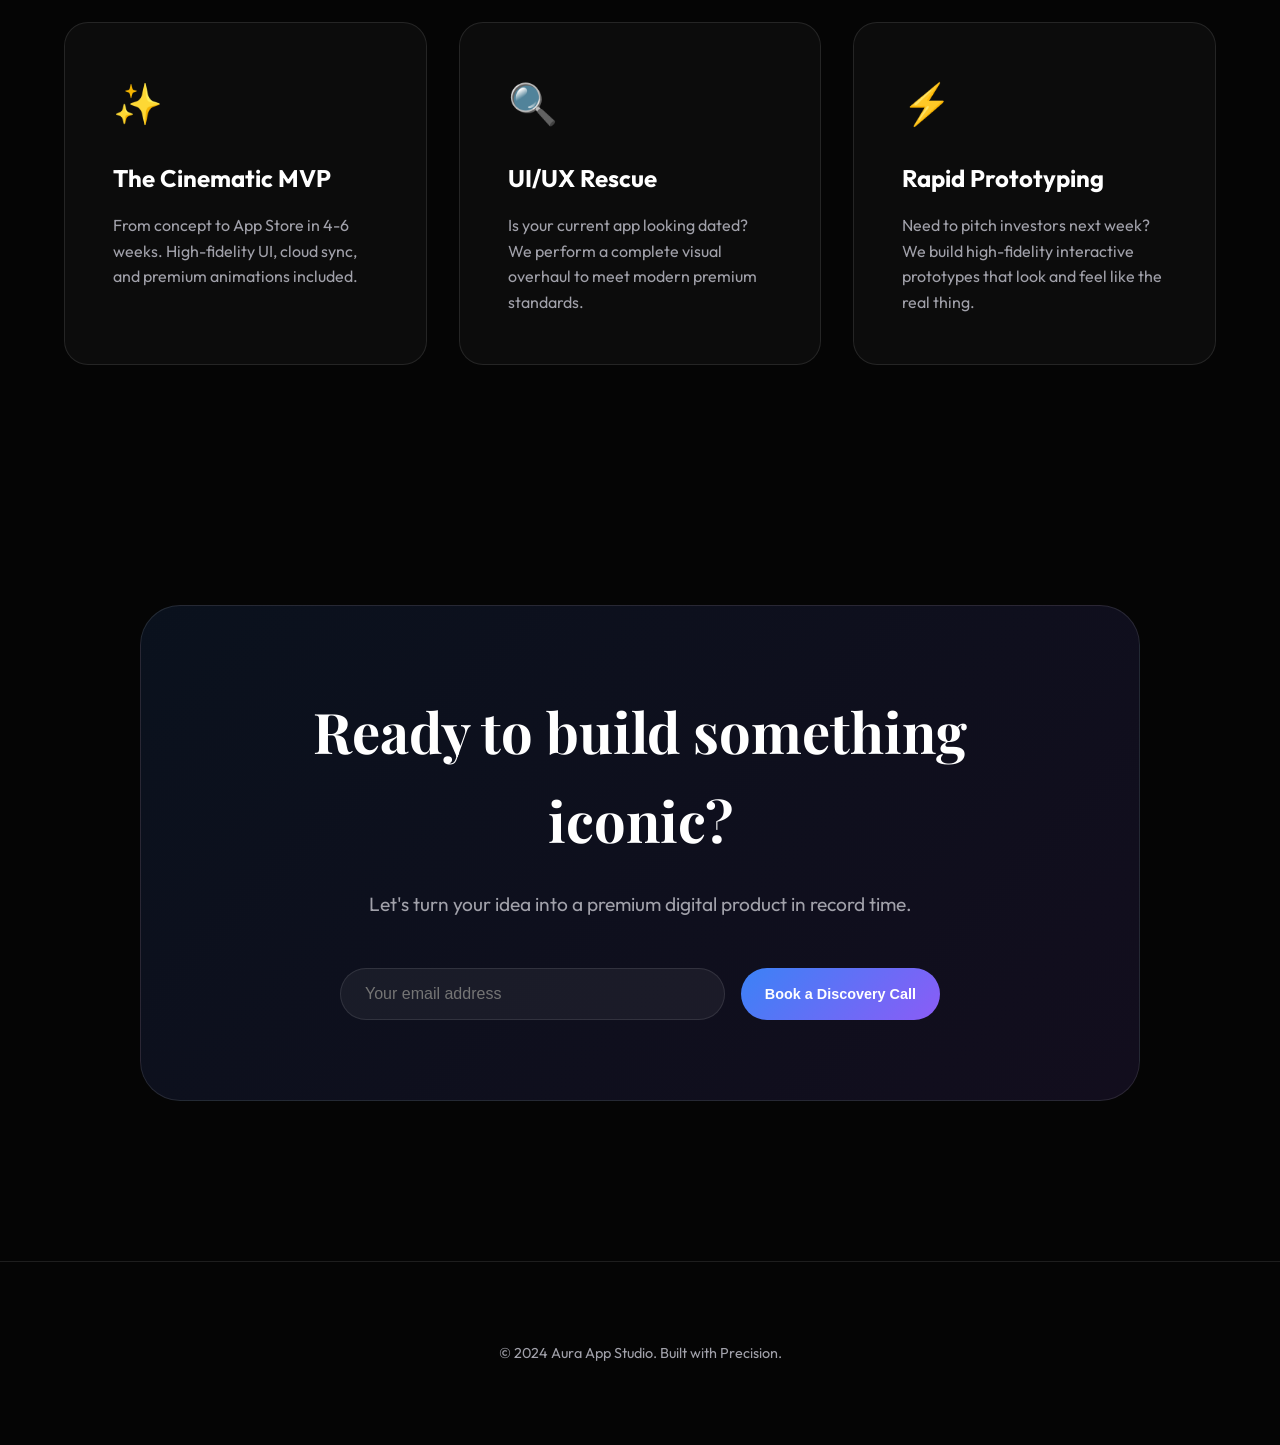
==== commit b35dcf2e: "Enhance interactivity and add premium cinematic images" ====
--- a/index.html
+++ b/index.html
@@ -71,7 +71,7 @@
             <div class="portfolio-grid">
                 <div class="portfolio-card">
                     <div class="portfolio-img">
-                        <img src="https://images.unsplash.com/photo-1576091160550-2173dad99901?auto=format&fit=crop&q=80&w=800" alt="Mindful AI">
+                        <img src="assets/aura_intelligence.png" alt="Aura Intelligence">
                         <div class="portfolio-overlay">
                             <span>Mobile App</span>
                         </div>
@@ -88,7 +88,7 @@
 
                 <div class="portfolio-card">
                     <div class="portfolio-img">
-                        <img src="https://images.unsplash.com/photo-1544367567-0f2fcb009e0b?auto=format&fit=crop&q=80&w=800" alt="Enterprise Nexus">
+                        <img src="assets/enterprise_nexus.png" alt="Enterprise Nexus">
                         <div class="portfolio-overlay">
                             <span>Web Platform</span>
                         </div>
@@ -138,7 +138,7 @@
                 <p>Let's turn your idea into a premium digital product in record time.</p>
                 <form id="contact-form">
                     <input type="email" placeholder="Your email address" required>
-                    <button type="submit" class="btn-primary">Book a Discovery Call</button>
+                    <button type="submit" class="btn-primary" id="contact-submit">Book a Discovery Call</button>
                 </form>
             </div>
         </section>
--- a/style.css
+++ b/style.css
@@ -101,6 +101,11 @@
     box-shadow: 0 10px 20px rgba(59, 130, 246, 0.3);
 }
 
+.btn-primary:active, .btn-secondary:active {
+    transform: scale(0.95);
+    filter: brightness(1.2);
+}
+
 .btn-secondary {
     background: var(--card-bg);
     border: 1px solid var(--border);
@@ -119,13 +124,15 @@
 
 /* Hero Section */
 .hero {
+    padding: 160px 5% 100px;
     display: grid;
     grid-template-columns: 1.2fr 0.8fr;
     gap: 4rem;
-    padding: 8rem 5%;
     align-items: center;
-    max-width: 1400px;
-    margin: 0 auto;
+    min-height: 90vh;
+    background: linear-gradient(rgba(5,5,5,0.8), rgba(5,5,5,0.8)), url('assets/hero_bg.png');
+    background-size: cover;
+    background-position: center;
 }
 
 .hero h1 {
@@ -202,9 +209,17 @@
 
 .stat-box {
     background: rgba(255, 255, 255, 0.05);
-    padding: 1rem;
+    padding: 12px 20px;
     border-radius: 12px;
     border: 1px solid var(--border);
+    cursor: pointer;
+    transition: all 0.3s ease;
+}
+
+.stat-box:hover {
+    background: rgba(255, 255, 255, 0.1);
+    transform: translateY(-2px);
+    border-color: var(--accent-blue);
 }
 
 .stat-box .label {
@@ -316,11 +331,13 @@
     border: 1px solid var(--border);
     border-radius: 32px;
     overflow: hidden;
-    transition: transform 0.4s ease, border-color 0.4s ease;
+    cursor: pointer;
+    transition: transform 0.4s cubic-bezier(0.16, 1, 0.3, 1), box-shadow 0.4s, border-color 0.4s ease;
 }
 
 .portfolio-card:hover {
-    transform: translateY(-10px);
+    transform: translateY(-10px) scale(1.02);
+    box-shadow: 0 30px 60px rgba(0,0,0,0.5), 0 0 20px rgba(59, 130, 246, 0.2);
     border-color: var(--accent-blue);
 }
 
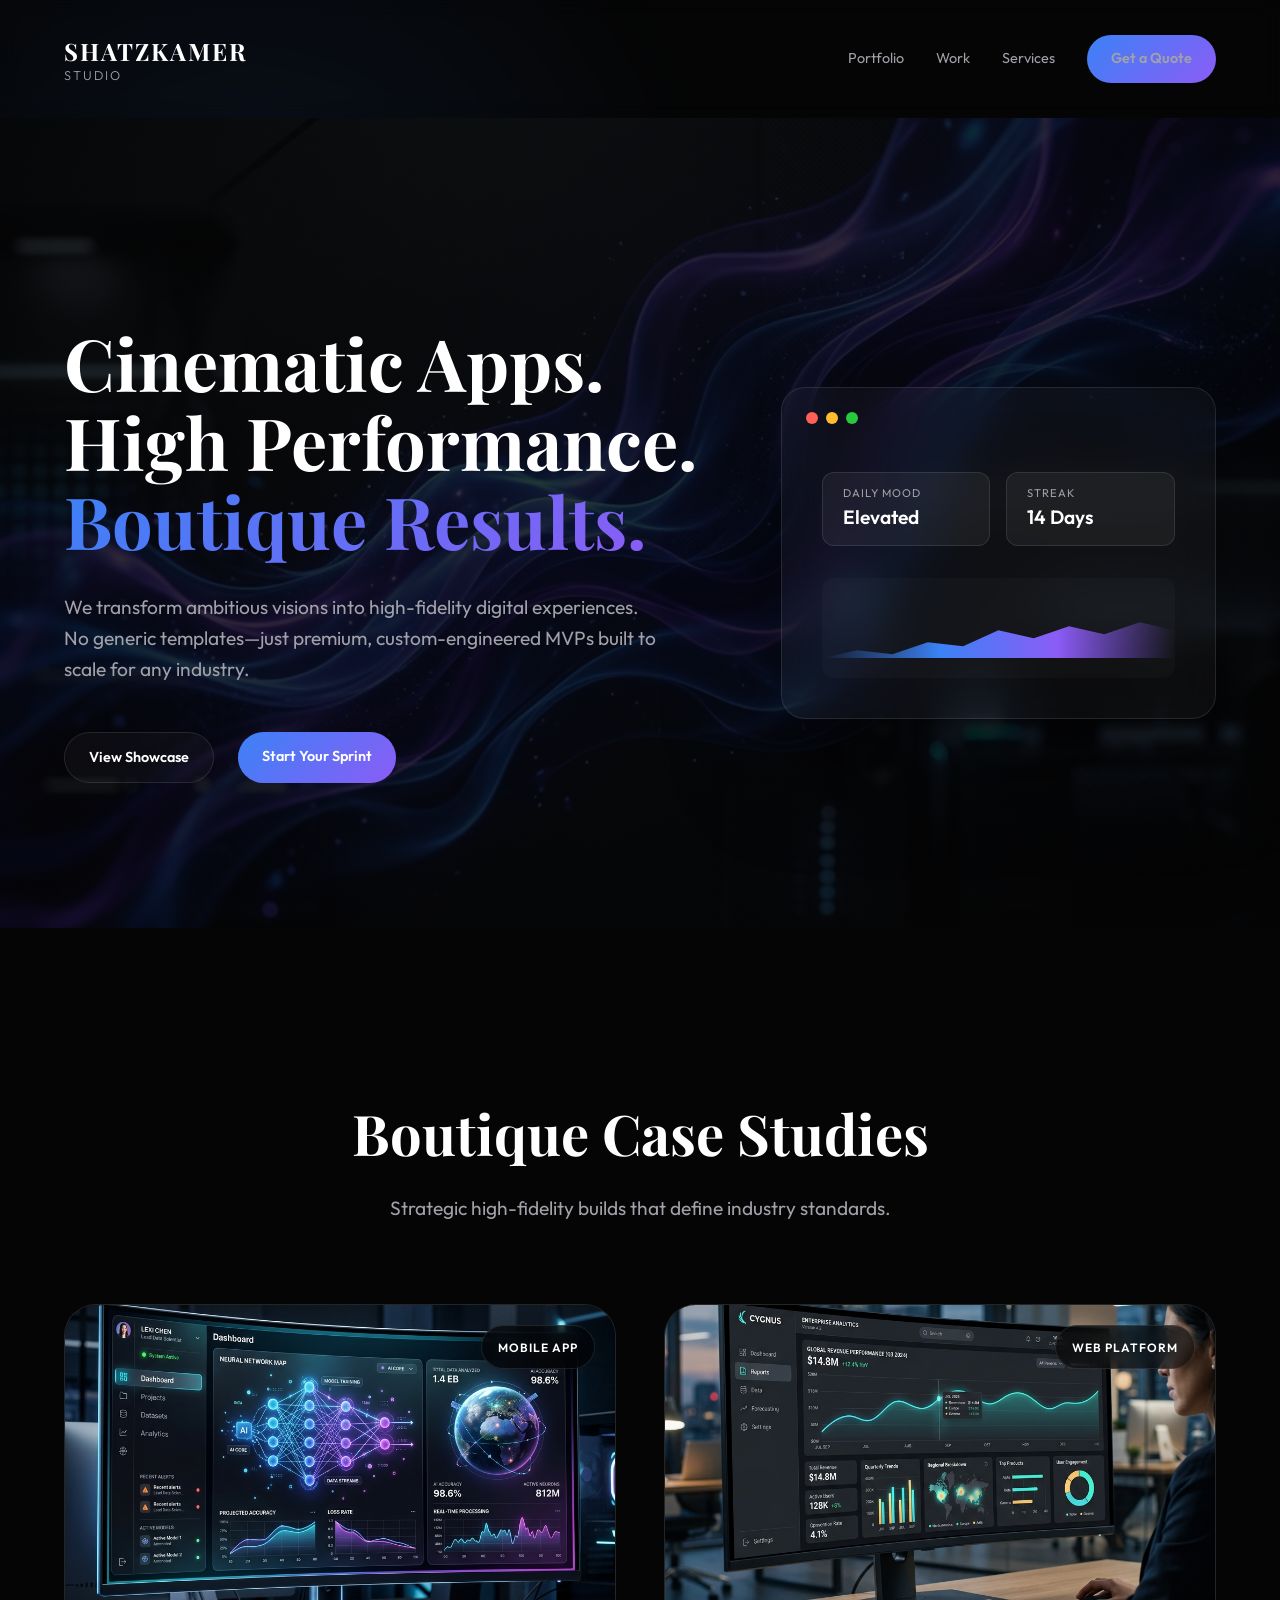
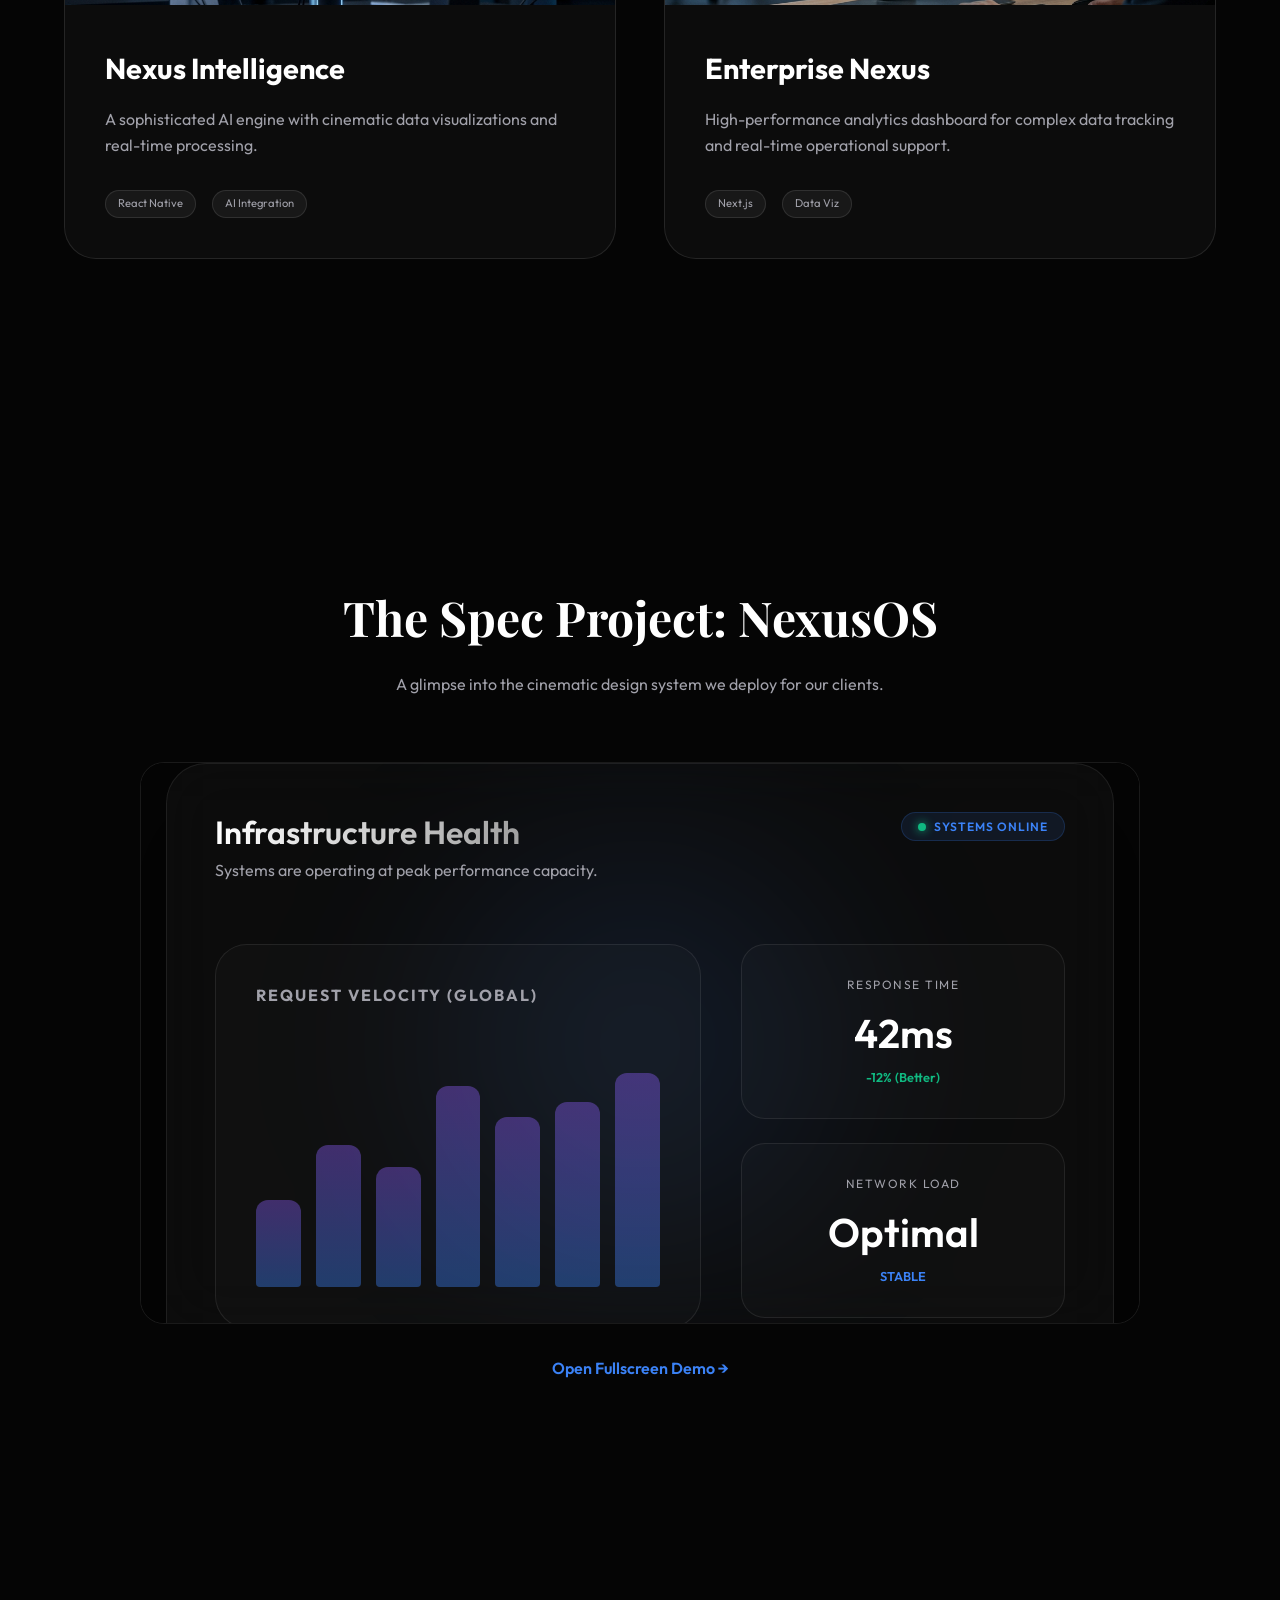
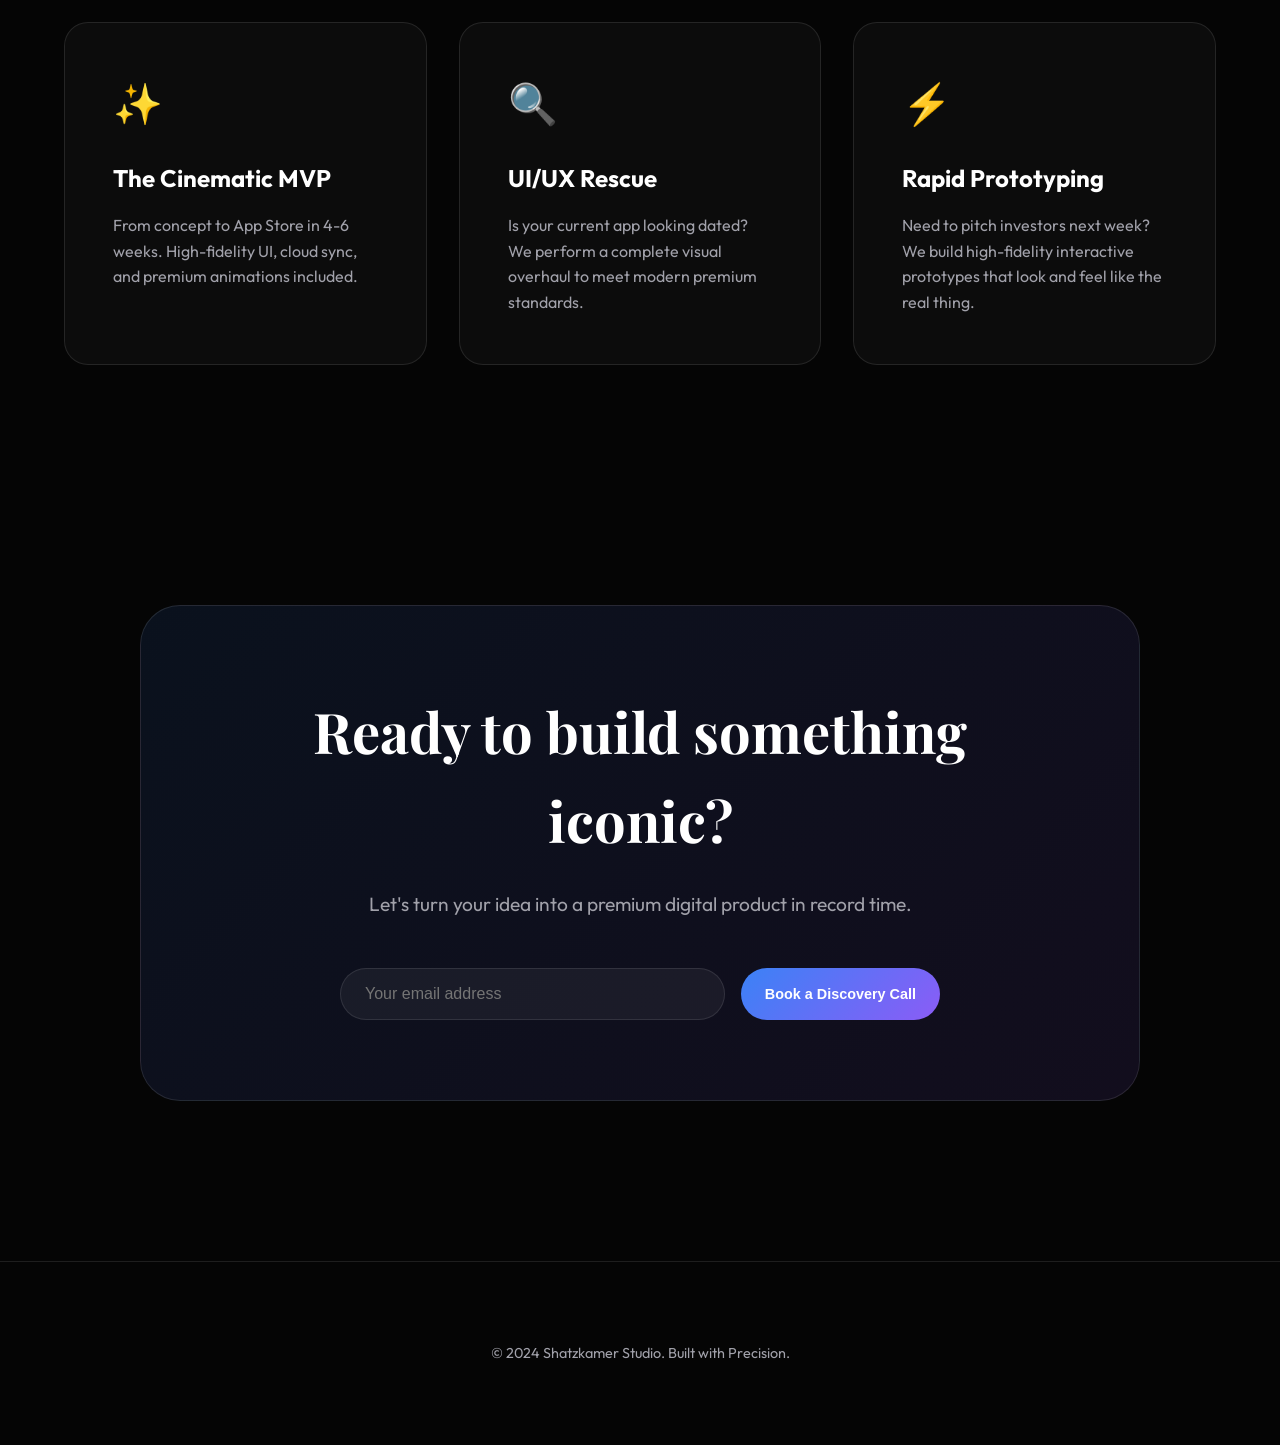
==== commit 57ac511e: "Complete rebrand to Shatzkamer Studio: removed all Aura mentions" ====
--- a/index.html
+++ b/index.html
@@ -3,7 +3,7 @@
 <head>
     <meta charset="UTF-8">
     <meta name="viewport" content="width=device-width, initial-scale=1.0">
-    <title>Aura App Studio | Premium Cinematic MVPs</title>
+    <title>Shatzkamer Studio | Premium Cinematic MVPs</title>
     <meta name="description" content="Boutique development for high-fidelity, high-performance applications. We build cinematic MVPs that wow investors and users across every industry.">
     <link rel="preconnect" href="https://fonts.googleapis.com">
     <link rel="preconnect" href="https://fonts.gstatic.com" crossorigin>
@@ -14,7 +14,7 @@
     <div class="glow-overlay"></div>
     
     <nav>
-        <div class="logo">AURA <span>APP STUDIO</span></div>
+        <div class="logo">SHATZKAMER <span>STUDIO</span></div>
         <div class="nav-links">
             <a href="#portfolio">Portfolio</a>
             <a href="#work">Work</a>
@@ -71,13 +71,13 @@
             <div class="portfolio-grid">
                 <div class="portfolio-card">
                     <div class="portfolio-img">
-                        <img src="assets/aura_intelligence.png" alt="Aura Intelligence">
+                        <img src="assets/nexus_intelligence.png" alt="Nexus Intelligence">
                         <div class="portfolio-overlay">
                             <span>Mobile App</span>
                         </div>
                     </div>
                     <div class="portfolio-info">
-                        <h3>Aura Intelligence</h3>
+                        <h3>Nexus Intelligence</h3>
                         <p>A sophisticated AI engine with cinematic data visualizations and real-time processing.</p>
                         <div class="tags">
                             <span>React Native</span>
@@ -106,12 +106,12 @@
         </section>
 
         <section id="work" class="showcase">
-            <h2>The Spec Project: AuraOS</h2>
+            <h2>The Spec Project: NexusOS</h2>
             <p>A glimpse into the cinematic design system we deploy for our clients.</p>
             <div class="demo-container">
-                <iframe src="demo/aura_dashboard.html" frameborder="0" id="demo-iframe"></iframe>
+                <iframe src="demo/nexus_dashboard.html" frameborder="0" id="demo-iframe"></iframe>
             </div>
-            <a href="demo/aura_dashboard.html" target="_blank" class="btn-text">Open Fullscreen Demo &rarr;</a>
+            <a href="demo/nexus_dashboard.html" target="_blank" class="btn-text">Open Fullscreen Demo &rarr;</a>
         </section>
 
         <section id="services" class="services">
@@ -145,7 +145,7 @@
     </main>
 
     <footer>
-        <p>&copy; 2024 Aura App Studio. Built with Precision.</p>
+        <p>&copy; 2024 Shatzkamer Studio. Built with Precision.</p>
     </footer>
 
     <script src="main.js"></script>
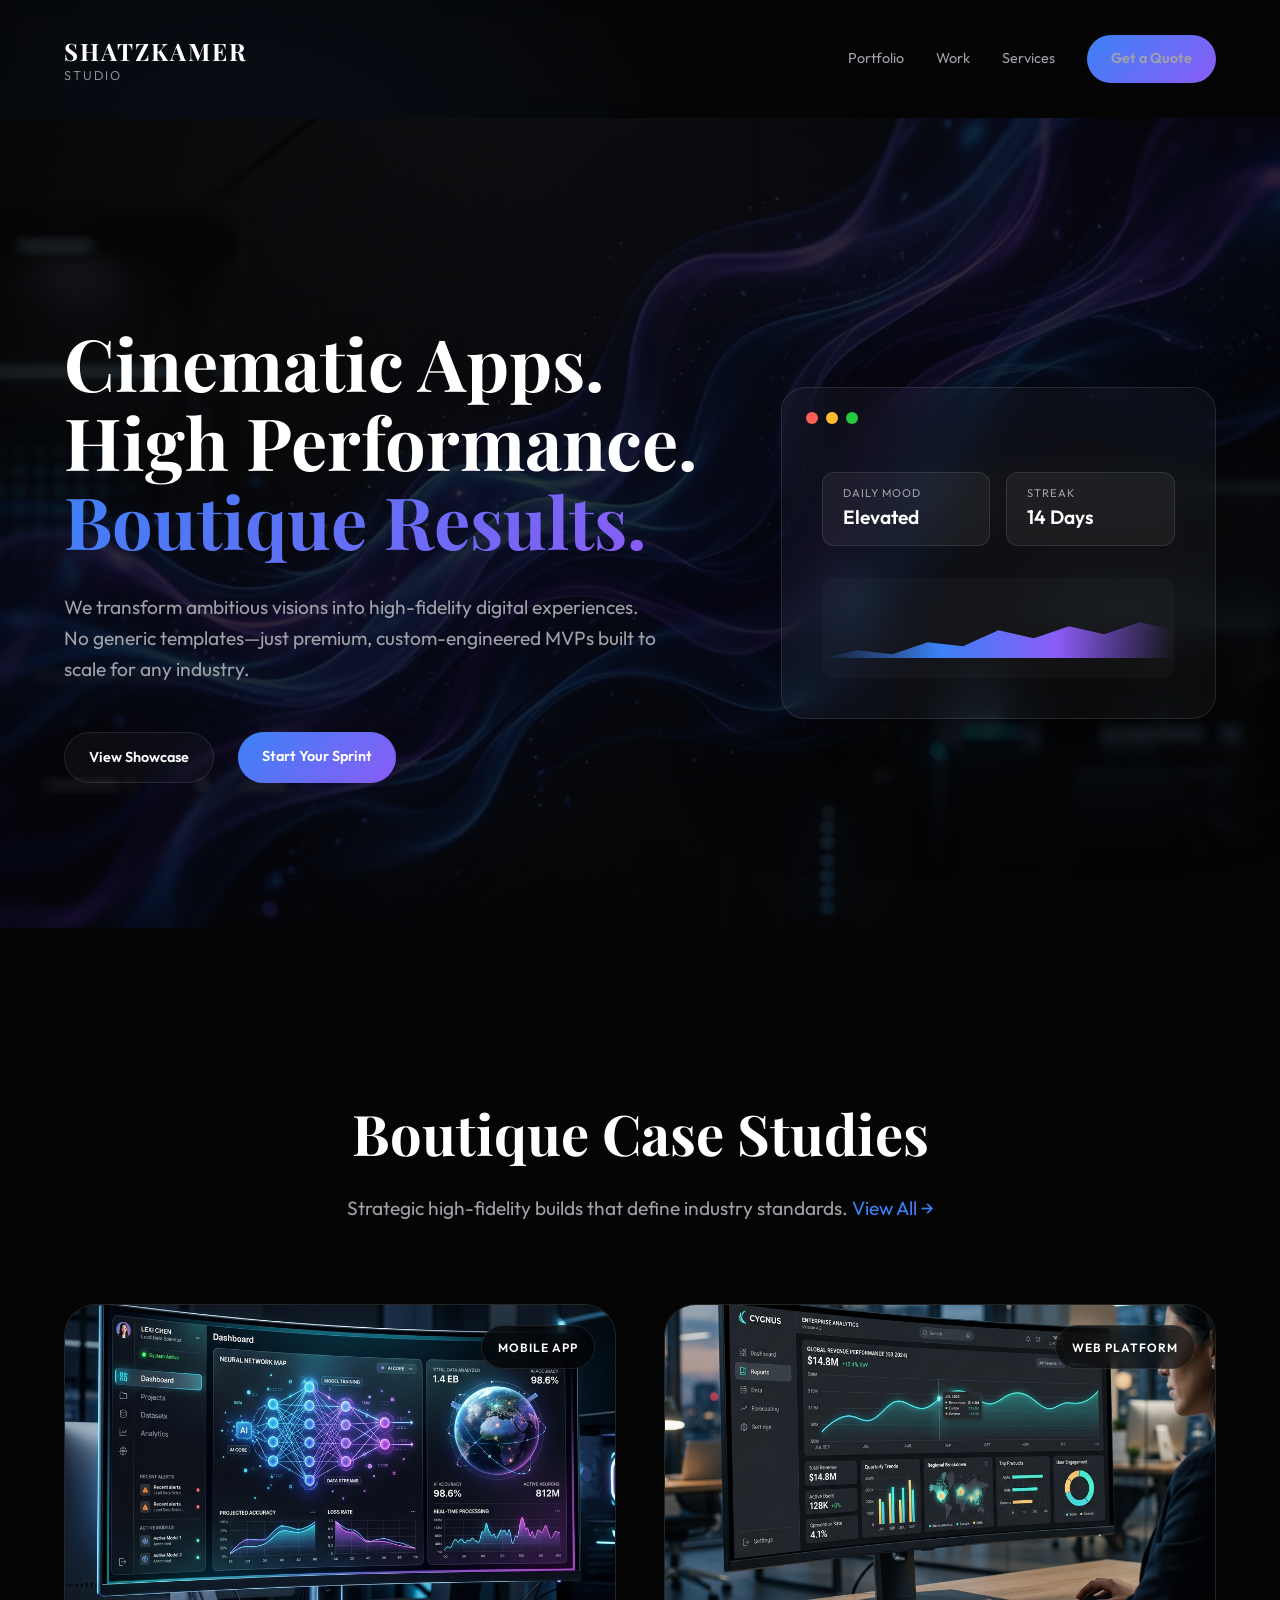
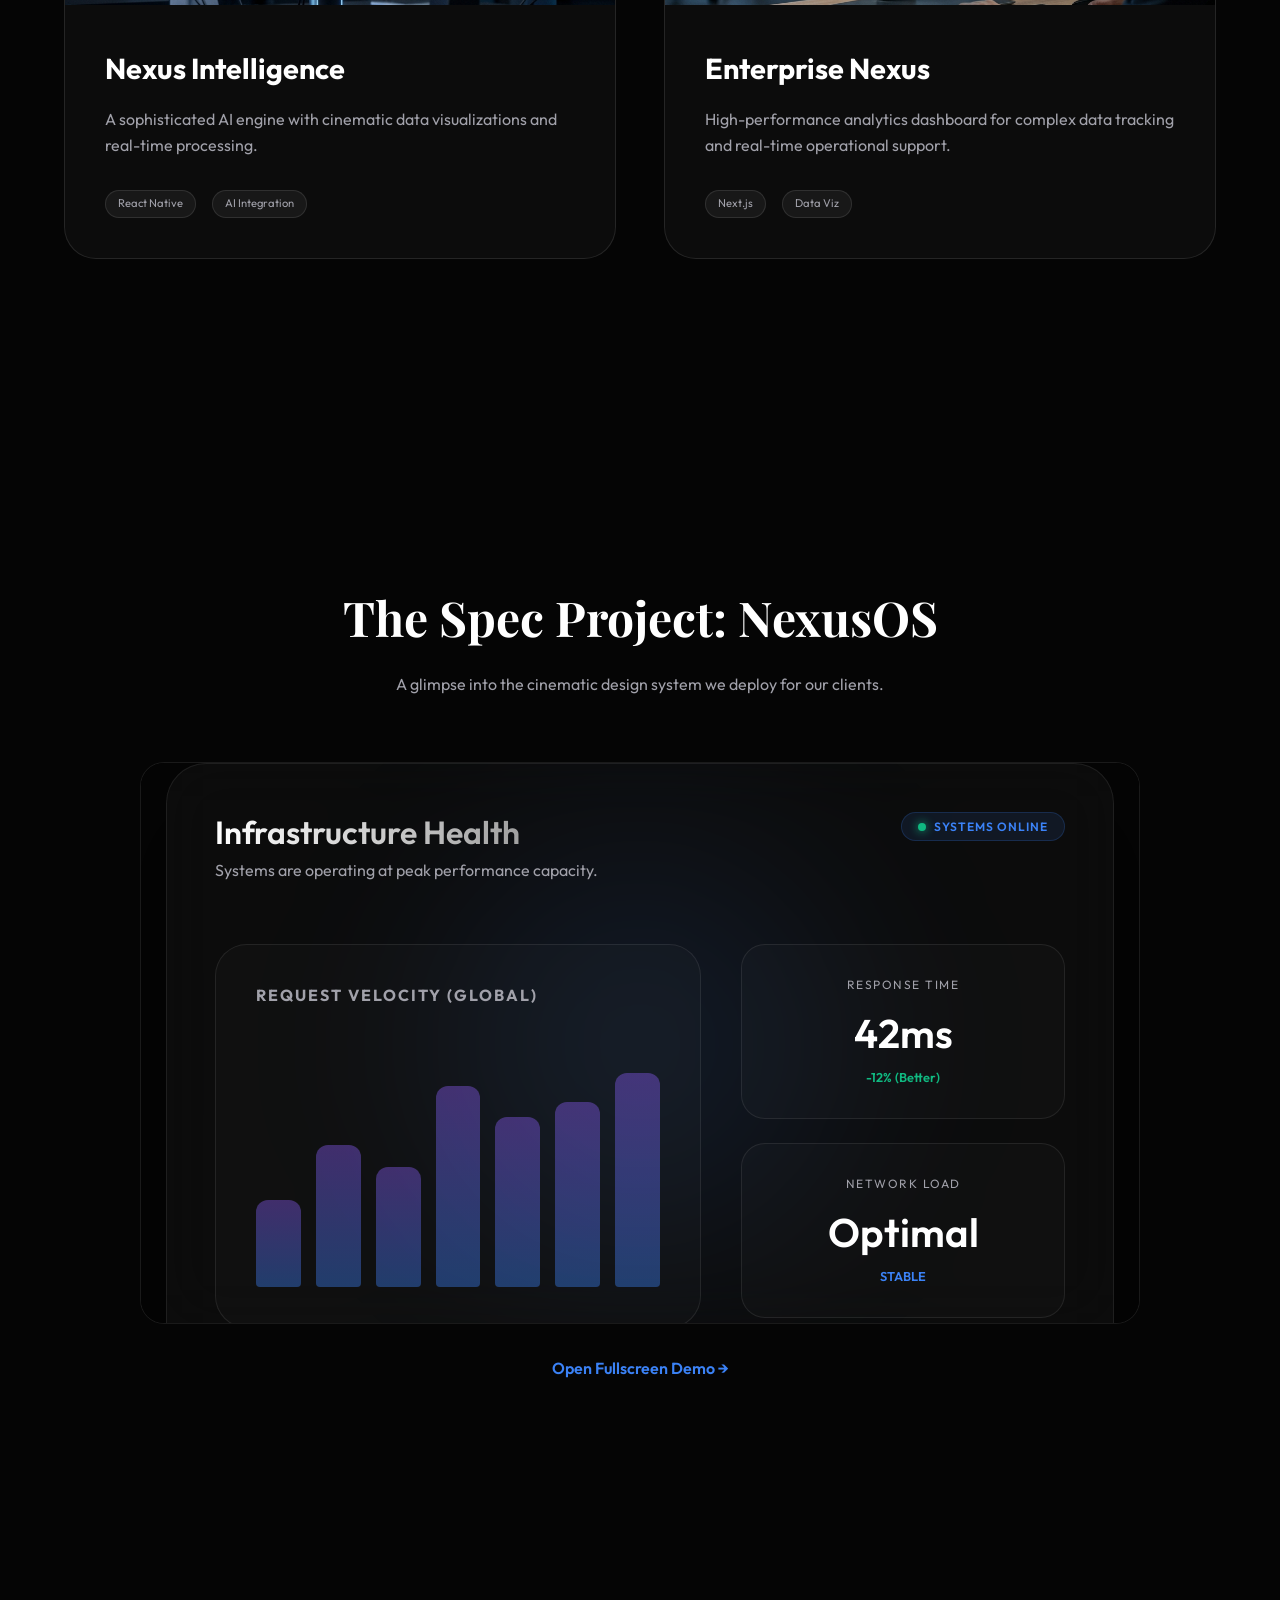
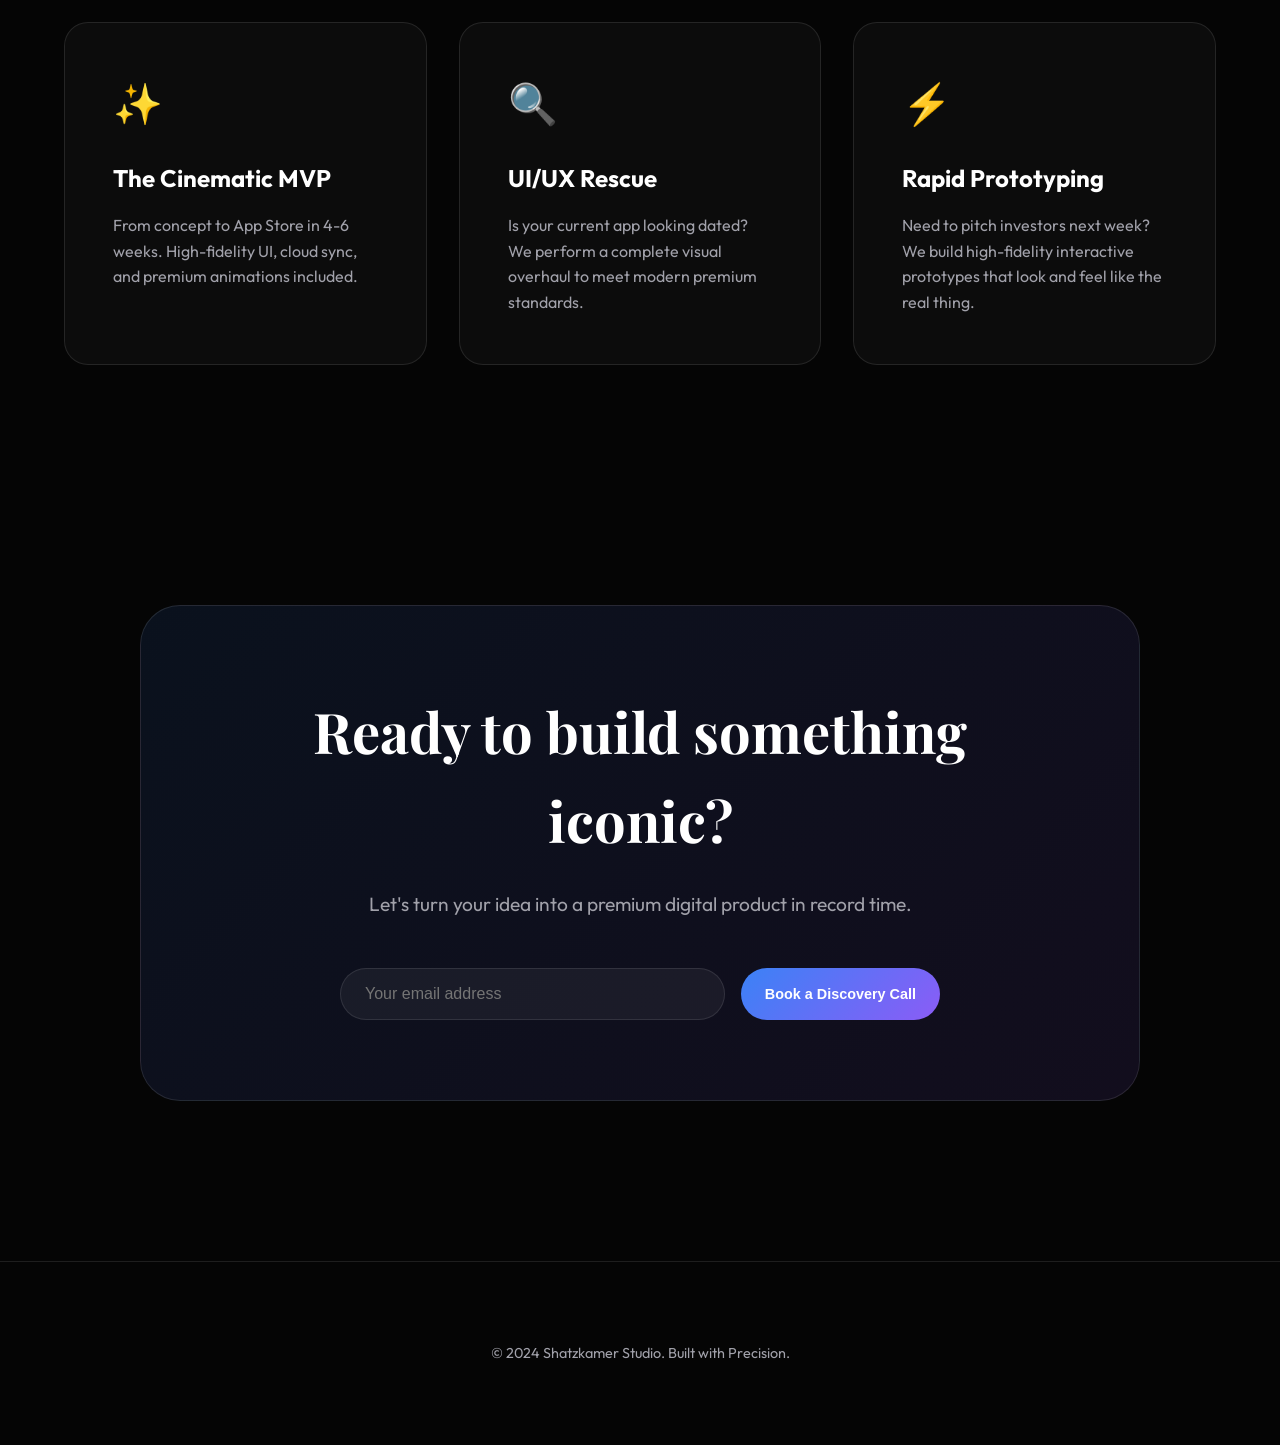
==== commit e7859703: "Add WYA 3.0 case study and dedicated portfolio page" ====
--- a/index.html
+++ b/index.html
@@ -16,7 +16,7 @@
     <nav>
         <div class="logo">SHATZKAMER <span>STUDIO</span></div>
         <div class="nav-links">
-            <a href="#portfolio">Portfolio</a>
+            <a href="portfolio.html">Portfolio</a>
             <a href="#work">Work</a>
             <a href="#services">Services</a>
             <a href="#contact" class="btn-primary">Get a Quote</a>
@@ -65,11 +65,11 @@
         <section id="portfolio" class="portfolio">
             <div class="section-header">
                 <h2>Boutique Case Studies</h2>
-                <p>Strategic high-fidelity builds that define industry standards.</p>
+                <p>Strategic high-fidelity builds that define industry standards. <a href="portfolio.html" style="color: var(--accent-blue); text-decoration: none;">View All &rarr;</a></p>
             </div>
             
             <div class="portfolio-grid">
-                <div class="portfolio-card">
+                <div class="portfolio-card" onclick="window.location.href='portfolio.html'">
                     <div class="portfolio-img">
                         <img src="assets/nexus_intelligence.png" alt="Nexus Intelligence">
                         <div class="portfolio-overlay">
@@ -86,7 +86,7 @@
                     </div>
                 </div>
 
-                <div class="portfolio-card">
+                <div class="portfolio-card" onclick="window.location.href='portfolio.html'">
                     <div class="portfolio-img">
                         <img src="assets/enterprise_nexus.png" alt="Enterprise Nexus">
                         <div class="portfolio-overlay">
--- a/style.css
+++ b/style.css
@@ -503,7 +503,126 @@
     font-size: 0.9rem;
 }
 
-/* Responsive */
+
+/* Portfolio Page Styles */
+.portfolio-page {
+    background: var(--bg-color);
+}
+
+.portfolio-hero {
+    padding: 180px 5% 80px;
+    text-align: center;
+}
+
+.portfolio-hero h1 {
+    font-size: 4.5rem;
+    font-family: 'Playfair Display', serif;
+    margin-bottom: 1.5rem;
+    background: linear-gradient(to bottom, #fff 30%, #666);
+    -webkit-background-clip: text;
+    -webkit-text-fill-color: transparent;
+}
+
+.case-study-detail {
+    padding: 100px 5%;
+    max-width: 1400px;
+    margin: 0 auto;
+}
+
+.case-header {
+    margin-bottom: 4rem;
+    text-align: left;
+}
+
+.case-header h2 {
+    font-size: 3rem;
+    margin: 1rem 0;
+}
+
+.badge {
+    background: rgba(59, 130, 246, 0.1);
+    color: var(--accent-blue);
+    padding: 6px 16px;
+    border-radius: 100px;
+    font-size: 0.8rem;
+    font-weight: 600;
+    text-transform: uppercase;
+    letter-spacing: 2px;
+}
+
+.gallery-grid {
+    display: grid;
+    grid-template-columns: repeat(2, 1fr);
+    gap: 2rem;
+    margin-bottom: 4rem;
+}
+
+.gallery-item {
+    position: relative;
+    border-radius: 32px;
+    overflow: hidden;
+    background: var(--card-bg);
+    border: 1px solid var(--border);
+    transition: transform 0.6s cubic-bezier(0.16, 1, 0.3, 1);
+}
+
+.gallery-item img {
+    width: 100%;
+    height: 100%;
+    object-fit: cover;
+    display: block;
+    transition: transform 0.8s ease;
+}
+
+.gallery-item.large {
+    grid-column: span 2;
+    aspect-ratio: 16/9;
+}
+
+.gallery-item:hover {
+    transform: scale(0.98);
+}
+
+.gallery-item:hover img {
+    transform: scale(1.05);
+}
+
+.item-overlay {
+    position: absolute;
+    bottom: 0;
+    left: 0;
+    right: 0;
+    padding: 3rem;
+    background: linear-gradient(to top, rgba(0,0,0,0.9), transparent);
+    opacity: 0;
+    transition: opacity 0.4s;
+}
+
+.gallery-item:hover .item-overlay {
+    opacity: 1;
+}
+
+.case-footer {
+    display: flex;
+    justify-content: space-between;
+    align-items: center;
+    padding-top: 3rem;
+    border-top: 1px solid var(--border);
+}
+
+.tech-stack {
+    display: flex;
+    gap: 1rem;
+}
+
+.tech-stack span {
+    font-size: 0.9rem;
+    color: var(--text-dim);
+    background: rgba(255,255,255,0.05);
+    padding: 4px 12px;
+    border-radius: 8px;
+}
+
 @media (max-width: 1024px) {
     .hero {
         grid-template-columns: 1fr;
@@ -514,3 +633,10 @@
     .hero-visual { display: none; }
     #contact-form { flex-direction: column; }
 }
+
+@media (max-width: 850px) {
+    .gallery-grid { grid-template-columns: 1fr; }
+    .gallery-item.large { grid-column: span 1; }
+    .portfolio-hero h1 { font-size: 3rem; }
+    .case-footer { flex-direction: column; gap: 2rem; text-align: center; }
+}
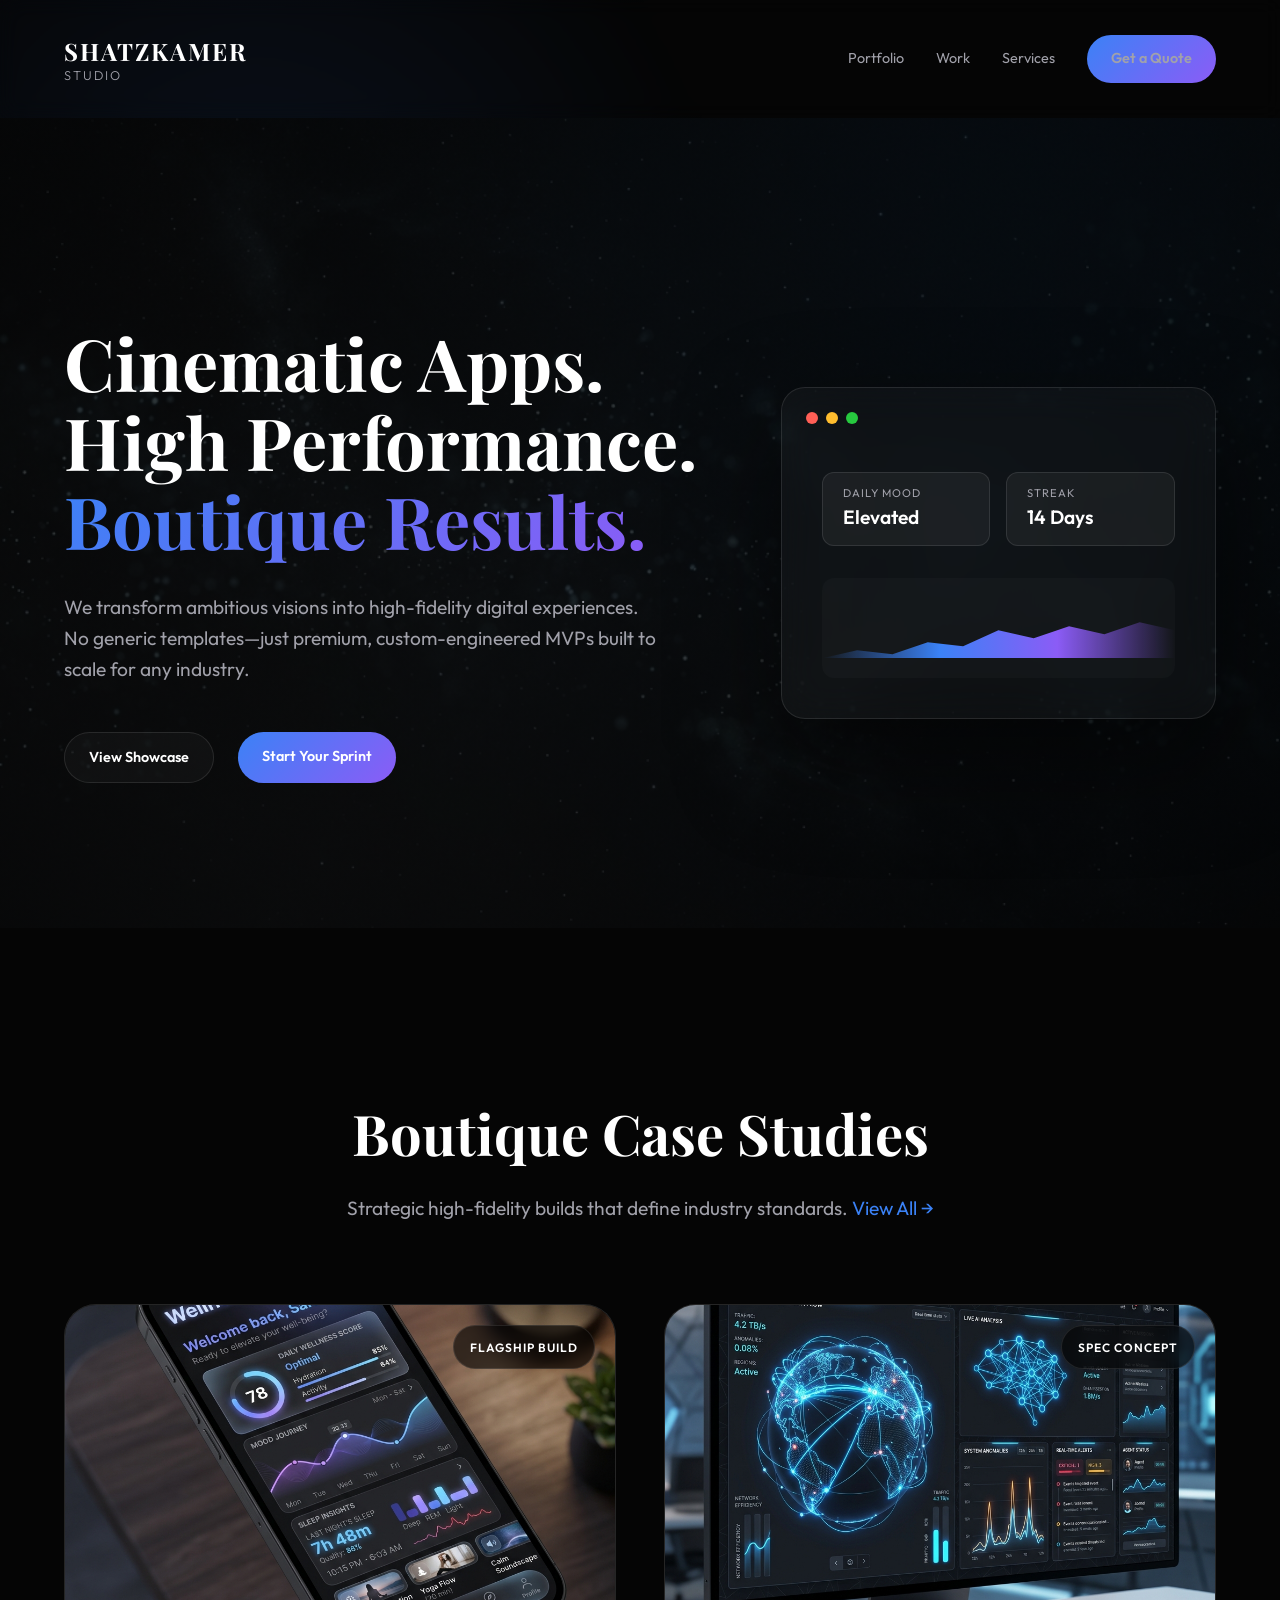
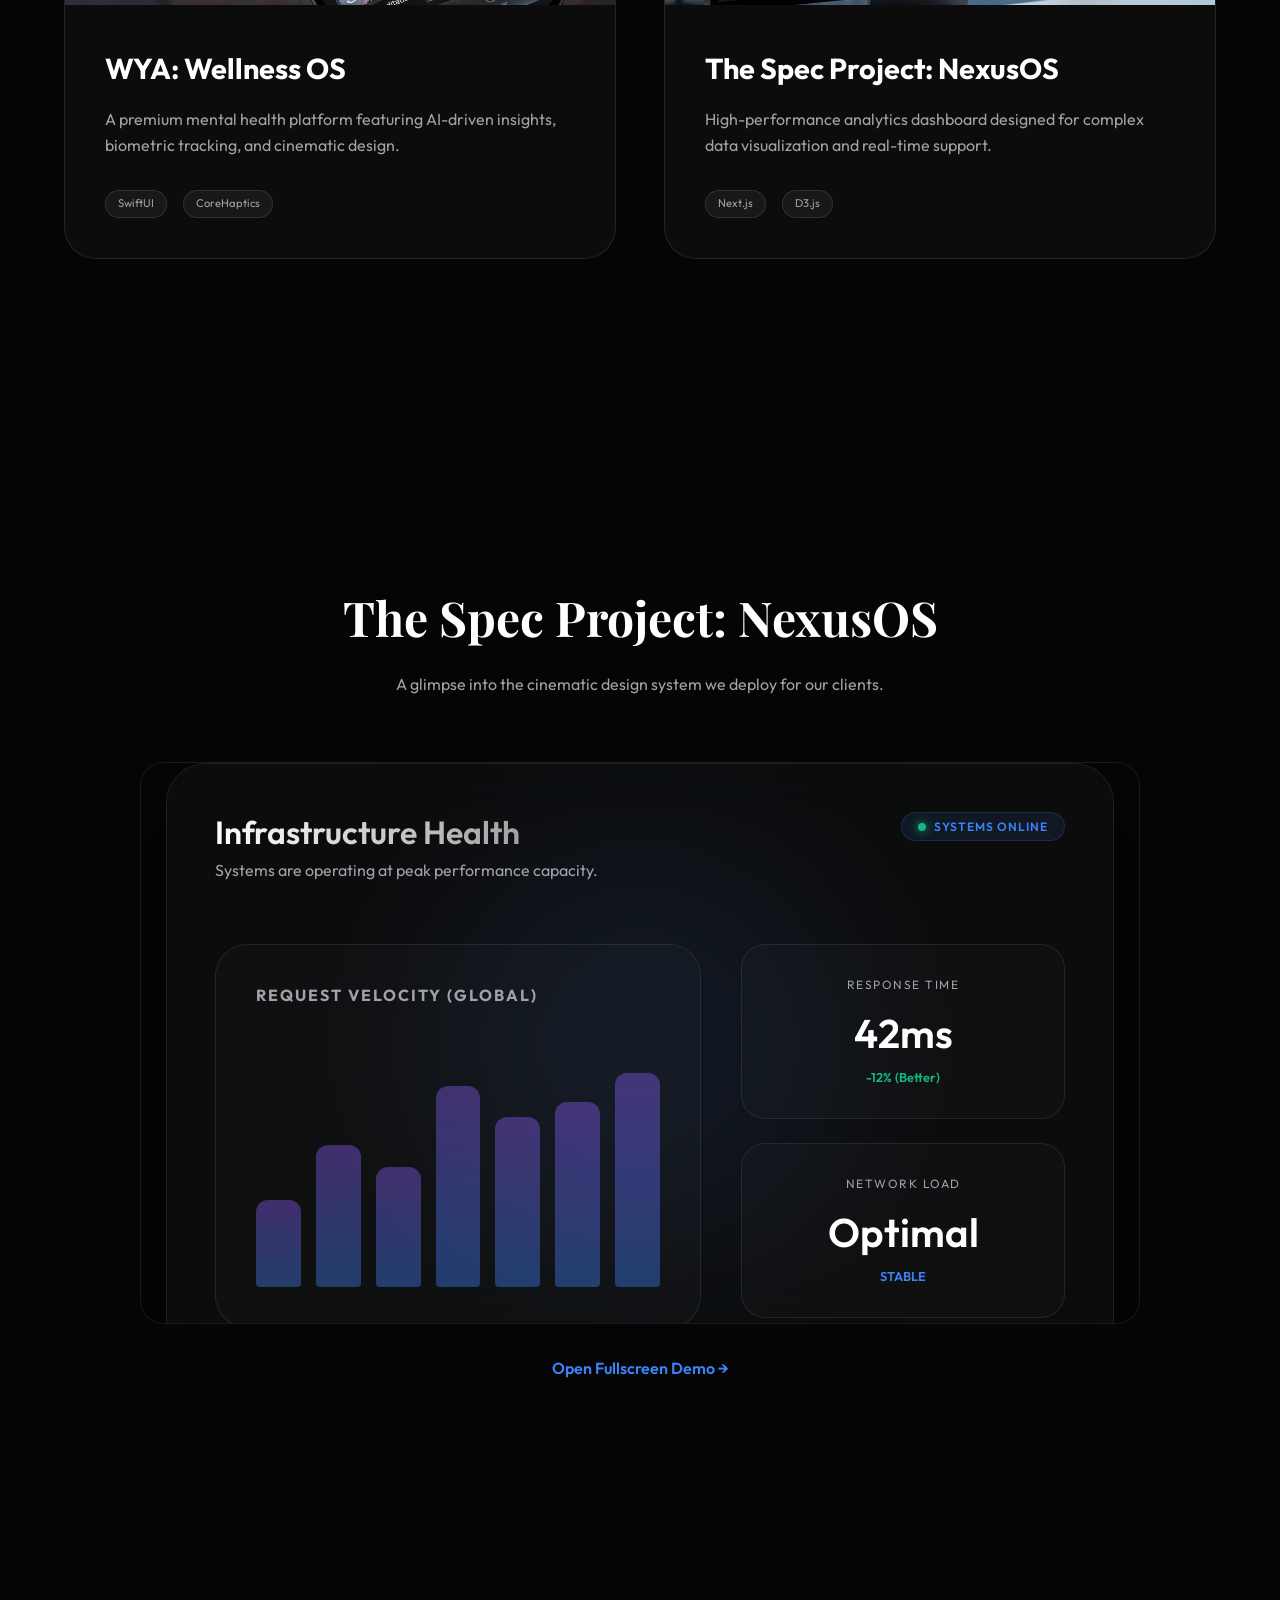
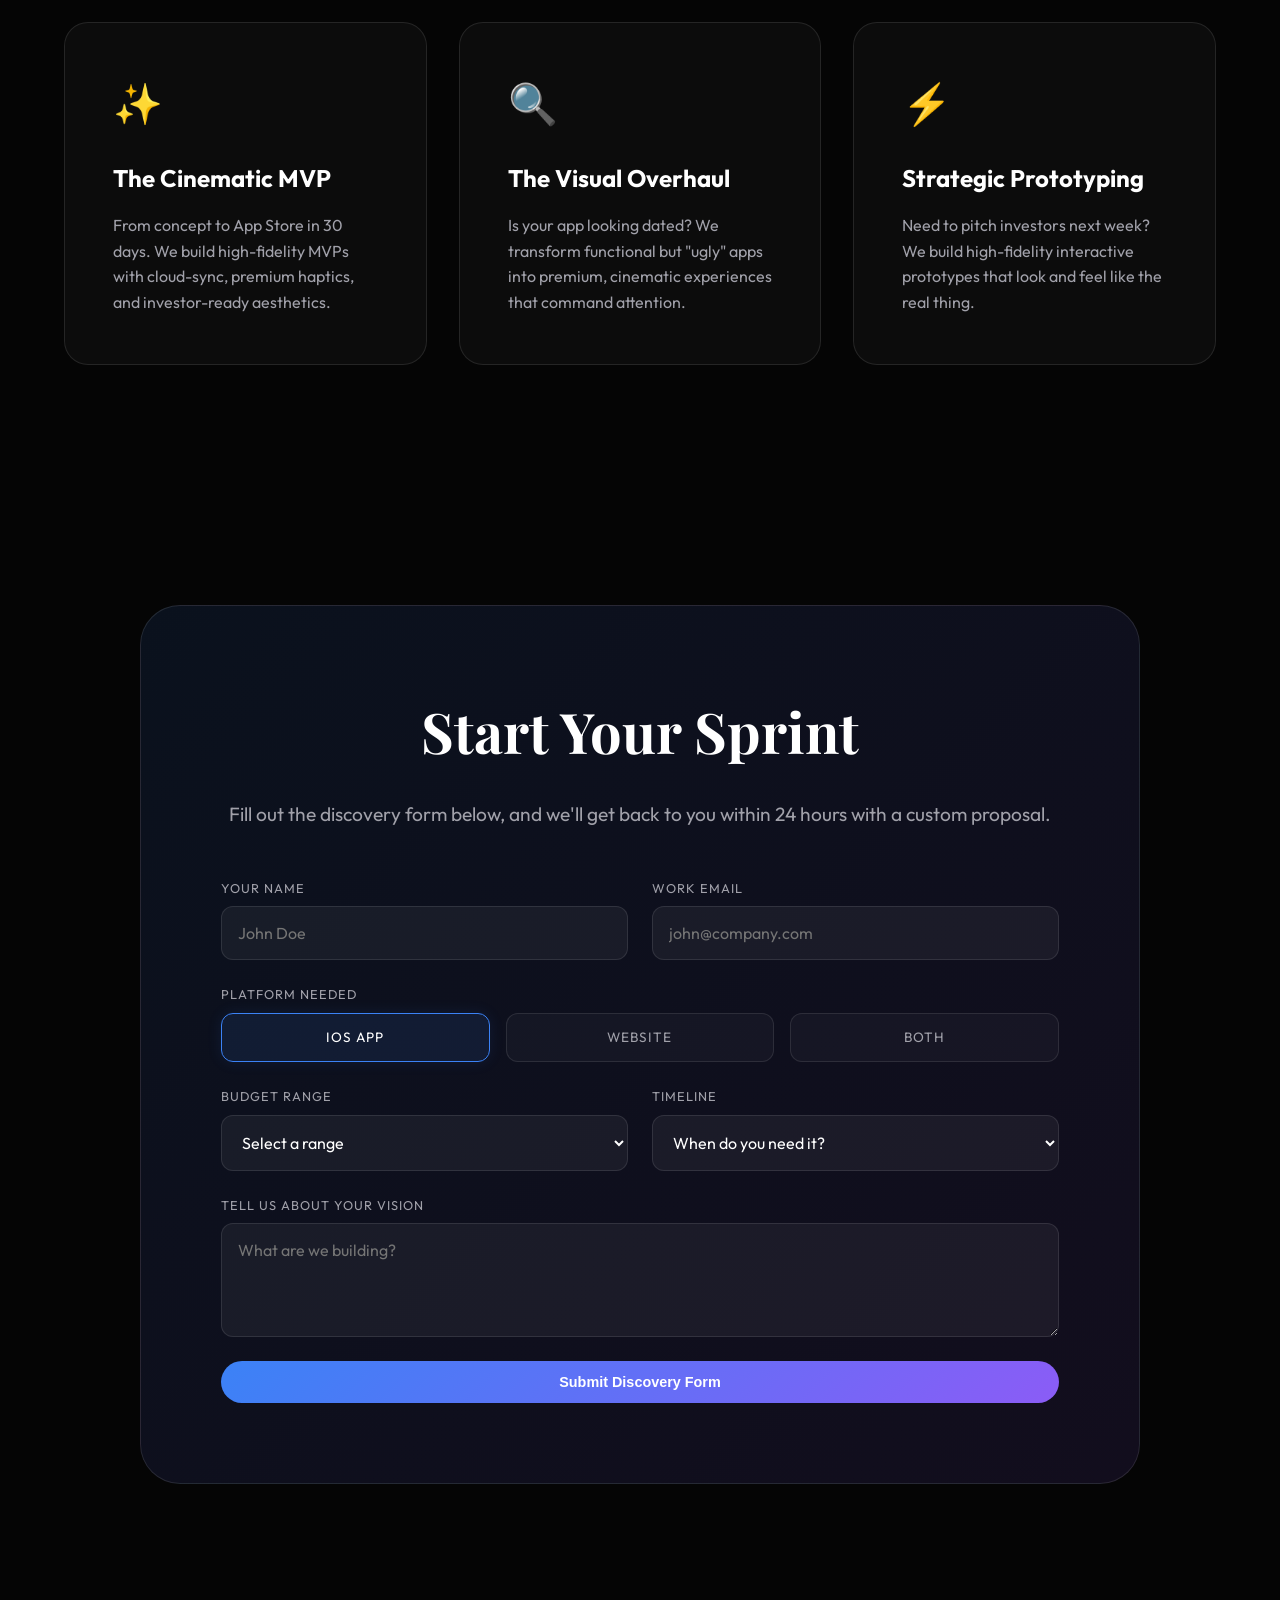
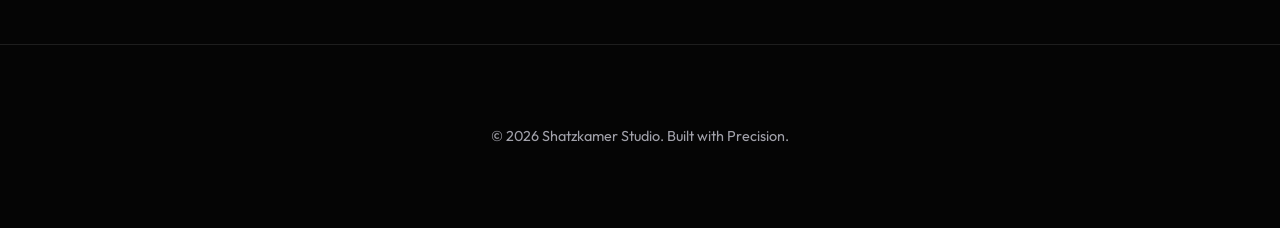
==== commit 5846ed90: "🚀 Launch: Domain connected, Cinematic UI overhaul, and Discovery Form live" ====
--- a/index.html
+++ b/index.html
@@ -71,34 +71,34 @@
             <div class="portfolio-grid">
                 <div class="portfolio-card" onclick="window.location.href='portfolio.html'">
                     <div class="portfolio-img">
-                        <img src="assets/nexus_intelligence.png" alt="Nexus Intelligence">
+                        <img src="assets/wya_wellness.png" alt="WYA Wellness OS">
                         <div class="portfolio-overlay">
-                            <span>Mobile App</span>
+                            <span>Flagship Build</span>
                         </div>
                     </div>
                     <div class="portfolio-info">
-                        <h3>Nexus Intelligence</h3>
-                        <p>A sophisticated AI engine with cinematic data visualizations and real-time processing.</p>
+                        <h3>WYA: Wellness OS</h3>
+                        <p>A premium mental health platform featuring AI-driven insights, biometric tracking, and cinematic design.</p>
                         <div class="tags">
-                            <span>React Native</span>
-                            <span>AI Integration</span>
+                            <span>SwiftUI</span>
+                            <span>CoreHaptics</span>
                         </div>
                     </div>
                 </div>
 
                 <div class="portfolio-card" onclick="window.location.href='portfolio.html'">
                     <div class="portfolio-img">
-                        <img src="assets/enterprise_nexus.png" alt="Enterprise Nexus">
+                        <img src="assets/nexus_intelligence.png" alt="Spec Project">
                         <div class="portfolio-overlay">
-                            <span>Web Platform</span>
+                            <span>Spec Concept</span>
                         </div>
                     </div>
                     <div class="portfolio-info">
-                        <h3>Enterprise Nexus</h3>
-                        <p>High-performance analytics dashboard for complex data tracking and real-time operational support.</p>
+                        <h3>The Spec Project: NexusOS</h3>
+                        <p>High-performance analytics dashboard designed for complex data visualization and real-time support.</p>
                         <div class="tags">
                             <span>Next.js</span>
-                            <span>Data Viz</span>
+                            <span>D3.js</span>
                         </div>
                     </div>
                 </div>
@@ -118,34 +118,94 @@
             <div class="service-card">
                 <div class="icon">✨</div>
                 <h3>The Cinematic MVP</h3>
-                <p>From concept to App Store in 4-6 weeks. High-fidelity UI, cloud sync, and premium animations included.</p>
+                <p>From concept to App Store in 30 days. We build high-fidelity MVPs with cloud-sync, premium haptics, and investor-ready aesthetics.</p>
             </div>
             <div class="service-card">
                 <div class="icon">🔍</div>
-                <h3>UI/UX Rescue</h3>
-                <p>Is your current app looking dated? We perform a complete visual overhaul to meet modern premium standards.</p>
+                <h3>The Visual Overhaul</h3>
+                <p>Is your app looking dated? We transform functional but "ugly" apps into premium, cinematic experiences that command attention.</p>
             </div>
             <div class="service-card">
                 <div class="icon">⚡</div>
-                <h3>Rapid Prototyping</h3>
+                <h3>Strategic Prototyping</h3>
                 <p>Need to pitch investors next week? We build high-fidelity interactive prototypes that look and feel like the real thing.</p>
             </div>
         </section>
 
         <section id="contact" class="cta">
             <div class="cta-box">
-                <h2>Ready to build something iconic?</h2>
-                <p>Let's turn your idea into a premium digital product in record time.</p>
-                <form id="contact-form">
-                    <input type="email" placeholder="Your email address" required>
-                    <button type="submit" class="btn-primary" id="contact-submit">Book a Discovery Call</button>
+                <h2>Start Your Sprint</h2>
+                <p>Fill out the discovery form below, and we'll get back to you within 24 hours with a custom proposal.</p>
+                
+                <form id="discovery-form" action="https://formspree.io/f/mzdyqdpy" method="POST">
+                    <div class="form-grid">
+                        <div class="input-group">
+                            <label>Your Name</label>
+                            <input type="text" name="name" placeholder="John Doe" required>
+                        </div>
+                        <div class="input-group">
+                            <label>Work Email</label>
+                            <input type="email" name="email" placeholder="john@company.com" required>
+                        </div>
+                    </div>
+
+                    <div class="input-group">
+                        <label>Platform Needed</label>
+                        <div class="radio-group">
+                            <label class="radio-item">
+                                <input type="radio" name="service" value="iOS App" checked>
+                                <span>iOS App</span>
+                            </label>
+                            <label class="radio-item">
+                                <input type="radio" name="service" value="Website">
+                                <span>Website</span>
+                            </label>
+                            <label class="radio-item">
+                                <input type="radio" name="service" value="Both">
+                                <span>Both</span>
+                            </label>
+                        </div>
+                    </div>
+
+                    <div class="form-grid">
+                        <div class="input-group">
+                            <label>Budget Range</label>
+                            <select name="budget" required>
+                                <option value="" disabled selected>Select a range</option>
+                                <option value="5k-10k">$5,000 - $10,000</option>
+                                <option value="10k-25k">$10,000 - $25,000</option>
+                                <option value="25k+">$25,000+</option>
+                            </select>
+                        </div>
+                        <div class="input-group">
+                            <label>Timeline</label>
+                            <select name="timeline" required>
+                                <option value="" disabled selected>When do you need it?</option>
+                                <option value="ASAP">ASAP</option>
+                                <option value="4-6-weeks">4-6 Weeks</option>
+                                <option value="2-3-months">2-3 Months</option>
+                            </select>
+                        </div>
+                    </div>
+
+                    <div class="input-group">
+                        <label>Tell us about your vision</label>
+                        <textarea name="description" placeholder="What are we building?" rows="4" required></textarea>
+                    </div>
+
+                    <button type="submit" class="btn-primary" id="submit-btn">Submit Discovery Form</button>
                 </form>
+                <div id="form-success" class="hidden">
+                    <div class="success-icon">✨</div>
+                    <h3>Application Received!</h3>
+                    <p>We'll review your vision and reach out via email shortly.</p>
+                </div>
             </div>
         </section>
     </main>
 
     <footer>
-        <p>&copy; 2024 Shatzkamer Studio. Built with Precision.</p>
+        <p>&copy; 2026 Shatzkamer Studio. Built with Precision.</p>
     </footer>
 
     <script src="main.js"></script>
--- a/style.css
+++ b/style.css
@@ -506,7 +506,7 @@
 
 /* Portfolio Page Styles */
 .portfolio-page {
-    background: var(--bg-color);
+    background: #000000;
 }
 
 .portfolio-hero {
@@ -552,31 +552,28 @@
 
 .gallery-grid {
     display: grid;
-    grid-template-columns: repeat(2, 1fr);
-    gap: 2rem;
+    grid-template-columns: repeat(auto-fill, minmax(300px, 1fr));
+    gap: 3rem;
     margin-bottom: 4rem;
 }
 
 .gallery-item {
     position: relative;
-    border-radius: 32px;
+    border-radius: 40px;
     overflow: hidden;
-    background: var(--card-bg);
+    background: #000;
     border: 1px solid var(--border);
     transition: transform 0.6s cubic-bezier(0.16, 1, 0.3, 1);
+    aspect-ratio: 9 / 19.5; /* Modern mobile aspect ratio */
 }
 
 .gallery-item img {
     width: 100%;
     height: 100%;
-    object-fit: cover;
+    object-fit: contain; /* Prevent stretching */
     display: block;
-    transition: transform 0.8s ease;
-}
-
-.gallery-item.large {
-    grid-column: span 2;
-    aspect-ratio: 16/9;
+    image-rendering: -webkit-optimize-contrast; /* Sharpening */
+    image-rendering: crisp-edges;
 }
 
 .gallery-item:hover {
@@ -634,9 +631,110 @@
     #contact-form { flex-direction: column; }
 }
 
-@media (max-width: 850px) {
-    .gallery-grid { grid-template-columns: 1fr; }
-    .gallery-item.large { grid-column: span 1; }
-    .portfolio-hero h1 { font-size: 3rem; }
-    .case-footer { flex-direction: column; gap: 2rem; text-align: center; }
-}
+/* Discovery Form Styles */
+#discovery-form {
+    text-align: left;
+    display: flex;
+    flex-direction: column;
+    gap: 1.5rem;
+}
+
+.form-grid {
+    display: grid;
+    grid-template-columns: 1fr 1fr;
+    gap: 1.5rem;
+}
+
+.input-group {
+    display: flex;
+    flex-direction: column;
+    gap: 0.5rem;
+}
+
+.input-group label {
+    font-size: 0.8rem;
+    color: var(--text-dim);
+    text-transform: uppercase;
+    letter-spacing: 1px;
+}
+
+#discovery-form input, 
+#discovery-form select, 
+#discovery-form textarea {
+    background: rgba(255, 255, 255, 0.05);
+    border: 1px solid var(--border);
+    padding: 1rem;
+    border-radius: 12px;
+    color: white;
+    font-family: var(--font-body);
+    font-size: 1rem;
+    transition: border-color 0.3s, box-shadow 0.3s;
+}
+
+#discovery-form input:focus, 
+#discovery-form select:focus, 
+#discovery-form textarea:focus {
+    outline: none;
+    border-color: var(--accent-blue);
+    box-shadow: 0 0 15px rgba(59, 130, 246, 0.2);
+}
+
+.radio-group {
+    display: grid;
+    grid-template-columns: repeat(3, 1fr);
+    gap: 1rem;
+}
+
+.radio-item {
+    position: relative;
+    cursor: pointer;
+}
+
+.radio-item input {
+    position: absolute;
+    opacity: 0;
+}
+
+.radio-item span {
+    display: block;
+    padding: 0.8rem;
+    background: rgba(255, 255, 255, 0.03);
+    border: 1px solid var(--border);
+    border-radius: 12px;
+    text-align: center;
+    font-size: 0.85rem;
+    transition: all 0.3s;
+}
+
+.radio-item input:checked + span {
+    background: rgba(59, 130, 246, 0.1);
+    border-color: var(--accent-blue);
+    color: white;
+    box-shadow: 0 0 15px rgba(59, 130, 246, 0.1);
+}
+
+.hidden {
+    display: none;
+}
+
+#form-success {
+    padding: 2rem;
+    text-align: center;
+    animation: fadeIn 0.5s ease;
+}
+
+.success-icon {
+    font-size: 3rem;
+    margin-bottom: 1rem;
+}
+
+@keyframes fadeIn {
+    from { opacity: 0; transform: translateY(10px); }
+    to { opacity: 1; transform: translateY(0); }
+}
+
+@media (max-width: 600px) {
+    .form-grid, .radio-group {
+        grid-template-columns: 1fr;
+    }
+}
